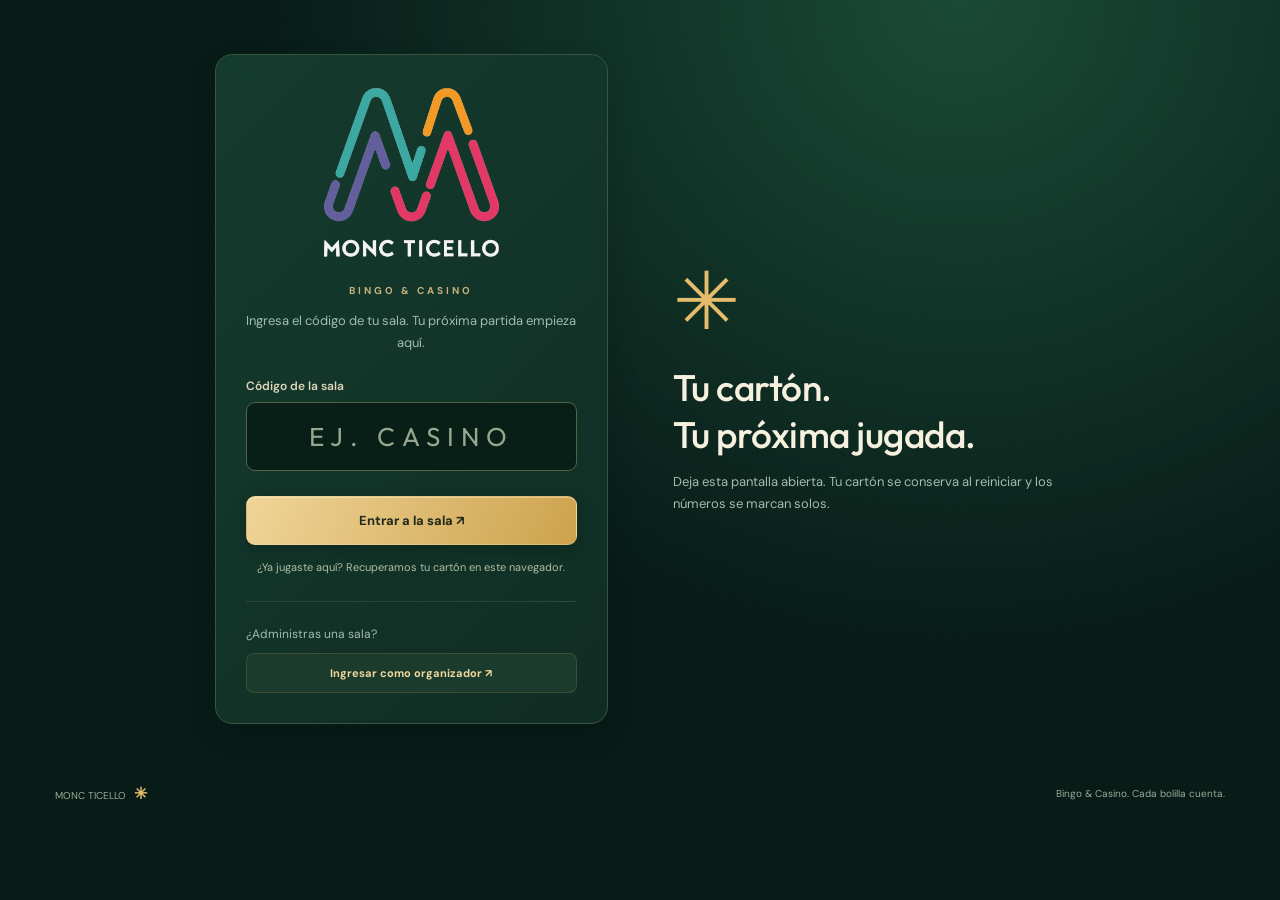
==== index.html @ a635111c "first commit" ====
<!doctype html>
<html lang="es">
<head><meta charset="UTF-8"><meta name="viewport" content="width=device-width,initial-scale=1"><meta name="theme-color" content="#071b17"><title>MONC TICELLO | Bingo Casino</title><script>if(location.protocol !== 'file:'){const base=document.createElement('base');base.href='/';document.head.append(base);}</script><link rel="icon" type="image/png" href="assets/favicon.png"><link rel="stylesheet" href="style.css"><link rel="stylesheet" href="casino.css"><script src="game.js" defer></script><script src="auth.js" defer></script><script src="app.js" defer></script></head>
<body>
<header class="topbar"><h1 class="brand-title"><a class="brand logo-surface" href="./" aria-label="MONC TICELLO · Inicio"><img src="assets/monc-ticello-horizontal.png" width="1672" height="429" alt="MONC TICELLO"><img class="logo-wordmark" aria-hidden="true" src="assets/monc-ticello-horizontal.png" width="1672" height="429" alt=""></a></h1><span class="occasion">BINGO &amp; CASINO · LA SUERTE ESTÁ EN LA MESA</span><button class="icon-btn" id="sound" aria-label="Activar voz del sorteo" aria-pressed="false">♫ <span>Sonido apagado</span></button></header>
<main>
 <div class="toolbar" id="game-toolbar" hidden><div class="tabs" role="group" aria-label="Vista del juego"><button id="host-tab" hidden>▦ <span>El sorteo</span></button><button id="player-tab">♧ <span>Mi cartón</span></button></div><div class="account-controls"><span id="account-email"></span><button id="logout" class="text-btn" hidden>Cerrar sesión</button></div><span id="connection" class="connection">● Modo demo · en este navegador</span></div>
 <div id="host-view" class="game-layout" hidden>
  <section class="panel host-rooms"><div><div class="eyebrow">TU PANEL DE ORGANIZADOR</div><h2>Mis salas</h2></div><select id="host-rooms" aria-label="Seleccionar una de mis salas"><option value="">Selecciona una sala</option></select><button id="host-create" class="primary">+ Crear sala</button></section>
  <section class="panel round-panel"><div><div class="eyebrow" id="round-label">UNA SALA, TODAS LAS RONDAS</div><h2 id="stage-title">Elige cómo jugar</h2><p id="stage-description">Primero un binguito, después el gran premio.</p><div id="stage-steps" class="stage-steps"></div></div><div class="round-actions"><button id="configure" class="light-btn">⚙ Estilo de juego</button><button id="advance" class="primary" hidden>Continuar a cartón completo →</button><button id="restart" class="text-btn">↻ Reiniciar ronda · conservar cartones</button></div><div id="awards" class="awards" aria-live="polite"></div></section>
  <section class="panel board-panel"><div class="panel-heading"><div><div class="eyebrow">QUE EMPIECE LA SUERTE</div><h2>El tablero del casino <span>✦</span></h2></div><button id="fullscreen" class="icon-btn" aria-label="Pantalla completa">⛶</button></div><div class="board-meta"><span id="room-label">Tu próxima gran partida</span><span><b id="draw-count">0</b> / 75 números</span></div><div id="number-board" class="number-board" aria-label="Números del bingo"></div><div class="legend"><span><i class="legend-dot"></i> Por salir</span><span><i class="legend-dot drawn-dot"></i> Ya salió</span><span>75 bolillas, infinitas ganas de ganar.</span></div></section>
  <aside class="side-column"><section class="panel draw-panel"><div class="eyebrow" id="last-label">LA PROTAGONISTA DE LA RONDA</div><div id="last-ball" class="last-ball"><small>¿LISTOS?</small><strong>?</strong></div><h3 id="draw-title">La suerte está por llegar</h3><p id="draw-caption">Una bolilla puede cambiarlo todo.</p><button id="draw" class="primary full">✦ &nbsp; Sacar un número</button><div class="draw-bottom"><span id="remaining">75 por descubrir</span><button id="auto" class="text-btn">▷ Automático</button></div></section><section class="invite-card"><div class="invite-icon">↗</div><h3>Tu mesa de bingo,<br>siempre contigo.</h3><p>Entra con tu nombre y recibe tu cartón. Sin cuentas, sin complicaciones.</p><button id="invite" class="light-btn">Invitar a jugar <span>↗</span></button></section></aside>
  <section class="panel history-panel"><div class="section-line"><h3>Por aquí pasó la suerte</h3><span>ÚLTIMAS BOLILLAS</span></div><div id="history" class="history"><p>Aquí aparecerán los números que vayan saliendo.</p></div></section>
  <section class="panel people-panel"><div class="section-line"><h3>La mesa de juego</h3><span id="player-count">0 JUGADORES</span></div><div id="people"><p>Falta lo mejor: tu gente.</p></div></section>
 </div>
 <section id="player-view"><div class="player-layout"><section class="panel join-panel" id="join-panel"><h1 class="entry-logo logo-surface"><img src="assets/monc-ticello-square.png" width="1254" height="1254" alt="MONC TICELLO"><img class="logo-wordmark" aria-hidden="true" src="assets/monc-ticello-square.png" width="1254" height="1254" alt=""></h1><div class="eyebrow entry-tagline">BINGO &amp; CASINO</div><p>Ingresa el código de tu sala. Tu próxima partida empieza aquí.</p>
<form id="code-form"><label for="room-code">Código de la sala</label><input id="room-code" required maxlength="6" minlength="6" placeholder="Ej. CASINO" autocapitalize="characters" autocomplete="off" pattern="[A-Za-z0-9]{6}" aria-describedby="entry-message"><button class="primary full" type="submit">Entrar a la sala &nearr;</button></form>
<div id="entry-message" class="small-note" role="status"></div>
<form id="join-form" hidden><div id="join-room-title" class="room-found"></div><label for="player-name">¿Cómo te llamas?</label><input id="player-name" maxlength="30" required placeholder="Tu nombre o apodo" autocomplete="given-name"><button class="primary full" type="submit">¡Quiero mi cartón! &starf;</button><button id="change-code" class="text-btn" type="button">&larr; Usar otro código</button></form>
<p class="small-note">¿Ya jugaste aquí? Recuperamos tu cartón en este navegador.</p><div class="organizer-entry"><span>¿Administras una sala?</span><button id="organizer-login" class="light-btn">Ingresar como organizador &nearr;</button></div></section><section id="card-panel" class="panel card-panel" hidden><div class="eyebrow" id="card-room"></div><h2 id="card-name"></h2><button id="leave-room" class="text-btn">&larr; Ir a otra sala</button><div class="player-stage"><span id="player-round"></span><h3 id="player-stage-title"></h3><p id="claim-rule"></p></div><div class="card-letters"><b>B</b><b>I</b><b>N</b><b>G</b><b>O</b></div><div id="player-card" class="player-card"></div><p id="card-progress"></p><button id="claim" class="primary full">¡BINGO COMPLETO! ✦</button><p id="claim-status" class="small-note" aria-live="polite"></p><div id="player-awards" class="awards"></div></section><aside class="player-info"><span>✳</span><h2>Tu cartón.<br>Tu próxima jugada.</h2><p>Deja esta pantalla abierta. Tu cartón se conserva al reiniciar y los números se marcan solos.</p><div id="player-latest" class="panel">Esperando la primera bolilla…</div></aside></div></section>
 <footer><span>MONC TICELLO <b>✳</b></span><button id="new-room" class="text-btn" hidden>＋ Crear una nueva sala</button><span>Bingo &amp; Casino. Cada bolilla cuenta.</span></footer>
</main>
<dialog id="login-dialog"><form id="login-form"><button type="button" class="close" data-close="login-dialog" aria-label="Cerrar">&times;</button><div class="eyebrow">SOLO PARA QUIEN ORGANIZA</div><h2>Acceso al casino.</h2><p>Inicia sesión para crear salas y dirigir el sorteo.</p><label for="login-email">Correo electrónico</label><input id="login-email" type="email" required autocomplete="username" placeholder="tu@correo.cl"><label for="login-password">Contraseña</label><input id="login-password" type="password" required autocomplete="current-password"><p id="login-error" class="form-error" role="alert"></p><button id="login-submit" class="primary full" type="submit">Entrar al panel &rarr;</button><p id="login-note" class="small-note">Usa tu cuenta de organizador. Los jugadores no necesitan iniciar sesión.</p><button id="demo-host" class="light-btn" type="button" hidden>Probar panel de demostración</button></form></dialog>
<dialog id="create-dialog"><form id="create-form"><button type="button" class="close" data-close="create-dialog" aria-label="Cerrar">×</button><div class="eyebrow">TU SALA, TUS REGLAS</div><h2>Abre una mesa de bingo</h2><p>Crea una sala y comparte el enlace con los jugadores.</p><label for="party-name">Nombre de la sala</label><input id="party-name" required maxlength="60" placeholder="Mesa principal" value="Bingo MONC TICELLO"><label for="create-style">Estilo de juego</label><select id="create-style"><option value="line_full">Binguito (una línea) → cartón completo</option><option value="full">Solo cartón completo</option><option value="corners_full">Cuatro esquinas → cartón completo</option><option value="x_full">La X → cartón completo</option></select><button class="primary full" type="submit">Crear sala ✦</button></form></dialog>
<dialog id="round-dialog"><form id="round-form"><button type="button" class="close" data-close="round-dialog" aria-label="Cerrar">×</button><div class="eyebrow">LA PARTIDA CONTINÚA</div><h2 id="round-dialog-title">Reiniciar la ronda</h2><p id="round-dialog-description">Se borrarán las bolillas y los premios de esta ronda. Todos conservan su cartón, su nombre y el mismo enlace. Nadie tiene que volver a entrar.</p><label for="round-style">Estilo de la ronda</label><select id="round-style"><option value="line_full">Binguito (una línea) → cartón completo</option><option value="full">Solo cartón completo</option><option value="corners_full">Cuatro esquinas → cartón completo</option><option value="x_full">La X → cartón completo</option></select><button id="round-submit" class="primary full" type="submit">Reiniciar y conservar cartones ↻</button></form></dialog>
<dialog id="invite-dialog"><button class="close" data-close="invite-dialog" aria-label="Cerrar">×</button><div class="eyebrow">LA SUERTE SE COMPARTE</div><h2>Todos a la mesa</h2><p>Abre el enlace en tu teléfono o entra con este código:</p><div id="share-code" class="share-code"></div><label for="share-link">Enlace para jugadores</label><input id="share-link" readonly><button id="copy" class="primary full">Copiar invitación ↗</button><p id="share-note" class="small-note"></p></dialog>
<div id="reveal" class="reveal" hidden role="dialog" aria-modal="true" aria-labelledby="reveal-title" aria-describedby="reveal-message"><span class="reveal-star">✦</span><p>RESULTADO DE LA RULETA</p><div class="reveal-ball"><small id="reveal-letter"></small><strong id="reveal-number"></strong></div><h2 id="reveal-title">¡Número sorteado!</h2><p id="reveal-message">Revísalo en tu cartón y continúa cuando estés listo.</p><button id="reveal-close" class="primary reveal-close" type="button">Marcar y continuar ✓</button></div><div id="toast" class="toast" role="status" hidden></div>
<section id="presentation" class="presentation" hidden aria-label="Pantalla de sorteo" tabindex="-1">
 <section class="presentation-board"><div class="presentation-heading"><h2 class="presentation-logo logo-surface"><img src="assets/monc-ticello-horizontal.png" width="1672" height="429" alt="MONC TICELLO"><img class="logo-wordmark" aria-hidden="true" src="assets/monc-ticello-horizontal.png" width="1672" height="429" alt=""></h2><span id="presentation-count">0 / 75</span></div><div id="presentation-board" class="number-board" aria-label="Tablero de 75 números"></div></section>
 <button id="presentation-last" class="presentation-last" aria-label="Sacar siguiente número" title="Clic o Espacio: siguiente bolilla. A: automático. Esc: salir."><span class="eyebrow">ÚLTIMA BOLILLA</span><div class="presentation-ball"><small id="presentation-letter">BINGO</small><strong id="presentation-number">—</strong></div><span id="presentation-caption">La suerte está por llegar</span></button>
 <section class="presentation-history"><div class="section-line"><h3>Ya salieron</h3><span>MÁS RECIENTE PRIMERO</span></div><div id="presentation-history" class="history" aria-label="Todos los números sorteados"></div></section>
 <button id="presentation-room" class="presentation-room" title="Salir de pantalla completa" aria-label="Código de sala. Pulsa para salir de pantalla completa"><span>CÓDIGO DE LA SALA</span><strong id="presentation-code">———</strong></button>
</section>
</body></html>
---- style.css ----
@import url('https://fonts.googleapis.com/css2?family=DM+Sans:wght@400;500;600;700&family=Outfit:wght@400;500;600;700;800&display=swap');
/* Controles de ronda y premios por etapas. */
.round-panel{grid-column:1 / -1;padding:24px 28px;display:grid;grid-template-columns:1fr auto;gap:10px 25px}.round-panel .eyebrow{color:#968699;font-size:9px}.round-panel h2{font-size:24px}.round-panel p{margin:8px 0}.round-actions{display:flex;flex-direction:column;justify-content:center;gap:12px;max-width:285px}.round-actions .light-btn{margin:0;justify-content:center}.round-actions .text-btn{font-size:11px;line-height:1.5}.stage-steps{display:flex;flex-wrap:wrap;gap:8px;margin-top:14px}.stage-step{font-size:10px;padding:7px 11px;border-radius:20px;background:#f5f1f7;color:#9a8ca4}.stage-step.active{background:#e8ddf1;color:#6e5188;font-weight:700}.stage-step.complete{background:#e9f0e7;color:#547450}.awards{display:flex;flex-wrap:wrap;gap:8px;grid-column:1 / -1}.award{font-size:11px;color:#5c7957;background:#eef4eb;border-radius:8px;padding:10px 12px;margin-top:5px}.player-stage{background:#f6f1f8;border-radius:10px;padding:14px;margin-top:20px}.player-stage>span{font-size:10px;color:#8f7b9e}.player-stage h3{font:500 20px 'Outfit';margin:7px 0;color:#705388}.player-stage p{font-size:12px;margin:0}select{width:100%;padding:13px 10px;border:1px solid #e3dcd6;background:#fdfbf8;border-radius:9px;color:var(--ink);font:inherit;font-size:13px}select:focus-visible{outline:2px solid #b8a4d0;outline-offset:2px}#claim.ready{background:#64835e;box-shadow:0 0 0 4px #64835e20}.game-layout>.side-column{grid-row:2 / 4}@media(max-width:800px){.game-layout>.side-column{grid-row:auto}.round-panel{padding:22px}}@media(max-width:540px){.round-panel{grid-template-columns:1fr;padding:20px}.round-actions{max-width:none;margin-top:8px}.round-panel h2{font-size:22px}}
:root{--paper:#f8f5ef;--ink:#292833;--muted:#86818a;--coral:#ee715b;--purple:#7560a5;--line:#eae5df;--green:#527b65}*{box-sizing:border-box}body{margin:0;background:var(--paper);color:var(--ink);font-family:'DM Sans',sans-serif}button,input{font:inherit}button,a{-webkit-tap-highlight-color:transparent}button{cursor:pointer}button:disabled{opacity:.5;cursor:wait}button:focus-visible,a:focus-visible{outline:3px solid var(--purple);outline-offset:4px}button{transition:transform .18s,background .18s}button:hover:not(:disabled){transform:translateY(-2px)}[hidden]{display:none!important}.topbar{height:91px;border-bottom:1px solid var(--line);display:flex;align-items:center;justify-content:space-between;padding:0 6%;gap:20px}.brand{font:700 29px 'Outfit',sans-serif;text-decoration:none;color:var(--ink);display:flex;align-items:center}.brand-light{font-weight:400}.brand-icon{color:var(--coral);font-size:39px;margin-right:10px}.brand-dot{font-size:10px;color:var(--coral);margin-left:4px}.occasion,.eyebrow{font-size:10px;font-weight:700;letter-spacing:2px}.occasion{color:#918891}.icon-btn{border:1px solid var(--line);background:transparent;border-radius:9px;padding:10px 13px;font-size:15px}.icon-btn span{font-size:11px;margin-left:7px}main{max-width:1320px;margin:auto;padding:0 55px}.intro{display:flex;justify-content:space-between;align-items:center;padding:48px 0 36px}.tiny-star{color:var(--coral);font-size:19px;vertical-align:middle;margin-right:7px}h1{font:600 clamp(40px,4.5vw,62px)/1.07 'Outfit',sans-serif;letter-spacing:-2.5px;margin:16px 0}h1>span{color:var(--coral)}h1 i{color:var(--purple);font-size:57px;display:inline-block;margin-left:24px;font-style:normal}.intro p,p{color:var(--muted);font-size:13px;line-height:1.7}.party-art{width:330px;height:225px;position:relative;margin-right:55px}.art-ball{border-radius:50%;display:flex;flex-direction:column;align-items:center;justify-content:center;position:absolute;font:600 15px 'Outfit';box-shadow:inset -10px -12px 0 #0000000a}.art-ball span{font-size:58px;line-height:1.05}.ball-big{width:153px;height:153px;background:#e6dfef;color:#655180;right:20px;top:26px;transform:rotate(14deg);border:10px solid #efebf4;outline:1px solid #d6cbe2}.ball-small{width:119px;height:119px;background:#f5b39d;color:#843e30;left:25px;top:71px;transform:rotate(-16deg);border:8px solid #fad3c3;outline:1px solid #edb6a1;z-index:1}.ball-small span{font-size:45px}.spark{position:absolute;color:var(--coral);font-size:49px}.s1{left:35px;top:0}.s2{right:-22px;bottom:31px;color:#b7b06e}.art-caption{position:absolute;bottom:0;left:39px;font-size:12px;transform:rotate(-5deg);color:#9a8f8b}.squiggle{position:absolute;right:-35px;top:-13px;font-size:64px;color:#b6a3cf;transform:rotate(30deg)}.toolbar{display:flex;justify-content:space-between;align-items:center;margin:4px 0 22px;gap:12px}.tabs{display:flex;background:#ede9e2;padding:5px;border-radius:11px;gap:5px}.tabs button{padding:11px 24px;border:0;background:transparent;color:#8d8582;border-radius:8px;font-size:16px}.tabs button span{font-size:12px;font-weight:700;margin-left:7px}.tabs button.active{background:white;color:var(--ink);box-shadow:0 2px 5px #342e2010}.connection{font-size:11px;color:var(--green);background:#e9eee5;padding:9px 13px;border-radius:20px}.game-layout{display:grid;grid-template-columns:minmax(0,1fr) 307px;gap:20px}.panel{background:#fff;border:1px solid var(--line);border-radius:17px}.board-panel{padding:28px;align-self:start}.panel-heading{display:flex;align-items:center;justify-content:space-between}.panel-heading .eyebrow{color:#9a9294;font-size:9px}h2{font:500 25px 'Outfit',sans-serif;letter-spacing:-.5px;margin:10px 0 0}.panel-heading h2 span{color:#cfbada;margin-left:6px}.board-meta{display:flex;justify-content:space-between;font-size:11px;color:var(--muted);margin:27px 0 20px}.board-meta b{color:var(--ink)}.number-board{display:flex;flex-direction:column;gap:11px}.number-row{display:grid;grid-template-columns:34px repeat(15,minmax(0,1fr));gap:6px;align-items:center}.row-letter{font:600 20px 'Outfit';color:var(--purple)}.number-row:nth-child(2) .row-letter,.number-row:nth-child(5) .row-letter{color:var(--coral)}.number-row:nth-child(3) .row-letter{color:#b49c50}.number-row:nth-child(4) .row-letter{color:#699b85}.number{aspect-ratio:1;display:flex;align-items:center;justify-content:center;background:#f5f3f0;border-radius:7px;font-size:11px;font-weight:500;color:#8c8682;transition:.3s}.number.drawn{background:#eae3f1;color:#70558b;font-weight:700}.number.latest{background:var(--coral);color:white;box-shadow:0 3px 7px #ee715b35}.legend{display:flex;gap:17px;margin-top:25px;padding-top:19px;border-top:1px solid #f0edeb;font-size:9px;color:#948c88;align-items:center}.legend>span:last-child{margin-left:auto}.legend-dot{display:inline-block;width:7px;height:7px;background:#eeeae5;border-radius:50%;margin-right:5px}.drawn-dot{background:#b49bca}.side-column{display:flex;flex-direction:column;gap:17px;grid-column:2;grid-row:1 / 3}.draw-panel{text-align:center;padding:24px}.draw-panel .eyebrow{font-size:8px;color:#948b91;letter-spacing:1.5px}.last-ball{width:127px;height:127px;margin:22px auto 15px;border-radius:50%;border:9px solid #f6e9dd;background:#fff6eb;box-shadow:0 0 0 1px #f2dfca;display:flex;flex-direction:column;justify-content:center;color:#bc8e5d}.last-ball small{font-size:10px;font-weight:700;letter-spacing:1px}.last-ball strong{font:600 68px/.95 'Outfit'}.draw-panel h3{font:500 18px 'Outfit';margin:0}.draw-panel p{font-size:11px;margin:7px 0 23px}.primary{background:var(--coral);color:#fff;border:0;border-radius:9px;padding:15px 20px;font-weight:600;font-size:13px;box-shadow:0 3px 0 #d9665220}.full{width:100%}.draw-bottom{display:flex;justify-content:space-between;align-items:center;margin-top:15px;font-size:10px;color:#9a9192}.text-btn{background:none;border:0;color:#81748b;font-size:11px;padding:4px}.invite-card{background:#eae4f2;border:1px solid #e0d6eb;border-radius:17px;padding:23px;position:relative;overflow:hidden}.invite-card:after{content:'✳';position:absolute;font-size:130px;color:#dfd5e9;right:-33px;top:25px;pointer-events:none}.invite-icon{font-size:24px;color:var(--purple)}.invite-card h3{font:500 24px/1.15 'Outfit';color:#5a486f;position:relative;z-index:1;margin:12px 0}.invite-card p{font-size:11px;max-width:205px;color:#8c7c9c;position:relative;z-index:1}.light-btn{display:flex;justify-content:space-between;width:100%;padding:12px 15px;border:1px solid #dbd0e4;border-radius:8px;background:#f9f6fc;color:#6d5388;font-size:11px;font-weight:700;margin-top:20px}.history-panel,.people-panel{padding:22px 26px}.history-panel{grid-column:1}.people-panel{grid-column:1 / -1}.section-line{display:flex;align-items:center;justify-content:space-between}.section-line h3{font:500 17px 'Outfit';margin:0}.section-line>span{font-size:8px;color:#a29898;letter-spacing:1px}.history{display:flex;gap:12px;align-items:center;min-height:63px;margin-top:12px;flex-wrap:wrap}.history p,#people p{font-size:12px}.mini-ball{border-radius:50%;height:44px;width:44px;background:#f1ecf5;color:#7b648e;display:flex;flex-direction:column;justify-content:center;align-items:center;font:500 19px 'Outfit'}.mini-ball:first-child{background:var(--coral);color:white}.mini-ball small{font:500 8px 'DM Sans'}.person{display:inline-flex;gap:10px;align-items:center;margin:15px 20px 0 0;font-size:12px}.avatar{background:#f5e9df;width:32px;height:32px;border-radius:50%;display:grid;place-items:center;color:#ad7153}.winner{color:var(--green)}footer{display:flex;align-items:center;justify-content:space-between;padding:29px 0;color:#a29991;font-size:10px;gap:15px}footer b{color:var(--coral);font-size:16px;margin-left:5px}.player-layout{display:grid;grid-template-columns:1fr 1fr;gap:65px;max-width:850px;margin:30px auto}.join-panel,.card-panel{padding:30px}.join-panel h2{font-size:36px}.join-panel p{margin-bottom:24px}label{display:block;font-size:12px;font-weight:600;margin:20px 0 8px}input{width:100%;padding:14px;border:1px solid #e3dcd6;background:#fdfbf8;border-radius:9px;color:var(--ink)}input:focus{outline:2px solid #b8a4d0;outline-offset:2px}form .primary{margin-top:25px}.small-note{font-size:11px!important;color:#938a8a!important;line-height:1.6}.player-info{padding-top:30px}.player-info>span{font-size:80px;color:var(--coral)}.player-info h2{font-size:37px}.player-info .panel{margin-top:35px;padding:25px;color:var(--purple)}.card-letters,.player-card{display:grid;grid-template-columns:repeat(5,1fr);gap:7px}.card-letters{color:var(--purple);text-align:center;font:600 27px 'Outfit';margin:25px 0 12px}.card-cell{aspect-ratio:1;display:grid;place-items:center;background:#f4f0ec;border-radius:9px;font:500 23px 'Outfit';color:#8c8483}.card-cell.marked{background:#e6dded;color:#705388}.card-cell.free{background:var(--coral);color:white}.card-cell.marked:not(.free):after{content:'✓';font-size:10px;position:absolute;bottom:3px;right:5px}.card-cell{position:relative}dialog{border:1px solid var(--line);border-radius:20px;padding:35px;max-width:430px;width:calc(100% - 32px);color:var(--ink);box-shadow:0 20px 100px #30243630}dialog::backdrop{background:#24203260;backdrop-filter:blur(4px)}.close{position:absolute;right:15px;top:10px;background:none;border:0;font-size:26px;color:#aaa}.share-code{font:600 40px 'Outfit';letter-spacing:8px;color:var(--purple);text-align:center;padding:22px;background:#f4eef8;border-radius:10px}#copy{margin-top:15px}.toast{position:fixed;bottom:25px;left:50%;transform:translateX(-50%);background:var(--ink);color:white;padding:16px 24px;border-radius:12px;z-index:10;font-size:13px;max-width:90%;width:max-content;box-shadow:0 5px 30px #0002}.reveal{position:fixed;inset:0;z-index:9;background:#292334dc;backdrop-filter:blur(9px);display:flex;flex-direction:column;align-items:center;justify-content:center;color:white;animation:fade .2s}.reveal p{letter-spacing:5px;color:#efe5f4;font-size:12px}.reveal-ball{width:260px;height:260px;border-radius:50%;border:18px solid #ffd5c1;outline:2px solid #fff6;background:#f39375;display:flex;flex-direction:column;align-items:center;justify-content:center;box-shadow:0 0 100px #ee715b40;animation:pop .55s cubic-bezier(.18,1.5,.5,1)}.reveal-ball small{font:600 37px 'Outfit'}.reveal-ball strong{font:600 125px/1 'Outfit'}.reveal h2{margin-top:35px}.reveal-star{font-size:60px;color:#d1b9e8;position:absolute;top:15%;right:25%;animation:spin 8s linear infinite}.celebration{position:fixed;top:-20px;z-index:11;pointer-events:none;width:10px;height:16px;animation:confetti 3s ease-in forwards}@keyframes confetti{to{transform:translateY(105vh) rotate(760deg)}}@keyframes pop{from{transform:scale(.25) rotate(-15deg);opacity:0}to{transform:scale(1);opacity:1}}@keyframes spin{to{transform:rotate(360deg)}}@keyframes fade{from{opacity:0}to{opacity:1}}@media(min-width:1400px){.number{font-size:13px}}@media(max-width:1100px){main{padding:0 30px}.game-layout{grid-template-columns:minmax(0,1fr) 270px}.board-panel{padding:22px 18px}.number-row{gap:4px;grid-template-columns:22px repeat(15,minmax(0,1fr))}.number{font-size:10px;border-radius:4px}.legend>span:last-child{display:none}.party-art{margin-right:20px}.occasion{display:none}}@media(max-width:800px){.game-layout{grid-template-columns:1fr}.side-column{grid-column:1;grid-row:auto;display:grid;grid-template-columns:1fr 1fr}.history-panel,.people-panel{grid-column:1}.board-panel{padding:25px}.number{font-size:12px}.party-art{transform:scale(.8);transform-origin:right center;margin-left:-30px;margin-right:0}.intro h1{font-size:45px}.intro p{max-width:330px}.player-layout{gap:25px}.player-info h2{font-size:29px}.occasion{display:none}}@media(max-width:540px){main{padding:0 17px}.topbar{height:73px;padding:0 20px}.brand{font-size:25px}.brand-icon{font-size:33px}.icon-btn span{display:none}.intro{padding:30px 0 22px;position:relative}.intro .eyebrow{font-size:8px;letter-spacing:1.5px}.intro h1{font-size:42px}.intro h1 i{font-size:34px;margin-left:10px}.intro p{max-width:290px;font-size:12px}.party-art{display:none}.toolbar{align-items:flex-start;flex-direction:column;margin-top:10px;gap:14px}.tabs{width:100%}.tabs button{flex:1}.connection{font-size:10px;padding:7px 10px}.board-panel{padding:20px 13px}.panel-heading h2{font-size:21px}.panel-heading .eyebrow{font-size:8px;letter-spacing:1px}.number-row{grid-template-columns:20px repeat(15,minmax(0,1fr));gap:3px}.number{font-size:9px;border-radius:4px;min-height:23px}.row-letter{font-size:16px}.number-board{gap:9px}.board-meta{margin:20px 0 16px;font-size:10px}.legend{margin-top:18px;padding-top:14px}.side-column{grid-template-columns:1fr}.draw-panel{padding:22px}.last-ball{margin:17px auto}.invite-card{padding:22px}.invite-card h3 br{display:none}.invite-card p{max-width:270px}.history-panel,.people-panel{padding:20px}.section-line h3{font-size:16px}.section-line>span{font-size:7px}.history{gap:9px}.mini-ball{width:38px;height:38px;font-size:17px}.player-layout{grid-template-columns:1fr;margin:20px 0}.player-info{padding:15px 10px}.player-info>span{display:none}.player-info h2{font-size:29px}.player-info .panel{margin-top:15px}.join-panel,.card-panel{padding:24px}footer{flex-wrap:wrap;justify-content:center}footer>span:last-child{display:none}.reveal-ball{width:225px;height:225px}.reveal-ball strong{font-size:100px}.reveal-star{right:12%;top:12%}}@media(prefers-reduced-motion:reduce){*,*:before,*:after{animation:none!important;transition:none!important}.celebration{display:none}}

/* Ingreso de jugadores y acceso del organizador. */
#room-code{font-family:'Outfit',sans-serif;font-size:26px;letter-spacing:7px;text-transform:uppercase;text-align:center;padding:17px}.organizer-entry{border-top:1px solid var(--line);padding-top:20px;margin-top:24px}.organizer-entry>span{font-size:12px;color:var(--muted)}.organizer-entry .light-btn{margin-top:10px;justify-content:center}.room-found{background:#edf2e8;color:#5c7752;border-radius:10px;padding:15px;font-size:14px}.form-error{color:#aa433d;font-size:12px;line-height:1.6;min-height:18px}.account-controls{display:flex;align-items:center;gap:10px;font-size:11px;color:var(--muted);flex-wrap:wrap}.host-rooms{grid-column:1 / -1;display:flex;align-items:center;gap:20px;padding:22px 28px}.host-rooms>div{flex:1}.host-rooms select{max-width:310px}.host-rooms .primary{white-space:nowrap}.game-layout>.side-column{grid-row:3 / 5}#change-code{margin-top:14px}#leave-room{margin-top:12px}#entry-message{margin-top:14px}#player-view .player-layout{margin-top:0}body.entry-screen .intro{padding-bottom:25px}body.entry-screen #player-latest{display:none}
@media(max-width:800px){.game-layout>.side-column{grid-row:auto}.host-rooms{flex-wrap:wrap}.host-rooms select{max-width:none;flex:1}}
@media(max-width:540px){.host-rooms{padding:20px}.host-rooms>div{flex-basis:100%}.host-rooms select{width:100%;flex-basis:100%}.host-rooms .primary{width:100%}body.entry-screen .intro{padding-top:20px;padding-bottom:14px}body.entry-screen .intro h1{font-size:33px}body.entry-screen .intro p{display:none}body.entry-screen .player-info{display:none}.account-controls{justify-content:space-between;width:100%}}
---- casino.css ----
/* Casino: paño verde, fichas marfil y detalles dorados. UTF-8. */
.logo-surface { position: relative; background: transparent; border: 0; border-radius: 0; padding: 0; box-shadow: none; }
.logo-surface img { display: block; width: 100%; height: auto; object-fit: contain; }
.logo-surface .logo-wordmark { position: absolute; inset: 0; filter: brightness(0) invert(1); clip-path: inset(0 0 0 37.6%); opacity: .94; pointer-events: none; }
.entry-logo .logo-wordmark { clip-path: inset(86.5% 0 0 0); }
.topbar .brand-title { margin: 0; width: clamp(185px, 22vw, 285px); line-height: 1; flex-shrink: 0; }
.topbar .brand { display: block; }
.toolbar { margin-top: 28px !important; }
.entry-screen .topbar { display: none; }
.entry-screen main { padding-top: clamp(24px, 6vh, 70px); }
.entry-logo { width: 175px; margin: 0 auto 24px; padding: 0; line-height: 1; }
.entry-tagline { text-align: center; letter-spacing: 3px; }
.join-panel > p { text-align: center; }
.entry-screen .player-info { align-self: center; padding-top: 0; }
.presentation-heading .presentation-logo { width: clamp(180px, 24vw, 360px); padding: 0; margin: 0; }
@media (max-width: 540px) {
  .topbar .brand-title { width: 185px; }
  .topbar .brand { padding: 0; }
  .entry-screen main { padding-top: 24px; }
  .entry-logo { width: 155px; margin-bottom: 20px; }
  .presentation-heading .presentation-logo { width: 180px; padding: 0; }
}
@media (max-height: 500px) and (orientation: landscape) {
  .presentation-heading .presentation-logo { width: 150px; padding: 0; }
}
:root {
  color-scheme: dark;
  --paper: #071b17;
  --ink: #f6f0df;
  --muted: #a3bbb0;
  --coral: #e5bc6b;
  --purple: #d6b777;
  --line: #29483b;
  --green: #a9d6b2;
  --gold: #e5bc6b;
  --felt: #103b2e;
}
body {
  background: radial-gradient(ellipse at 75% 0%, #1b4a37 0, transparent 52%),
    repeating-linear-gradient(115deg, #ffffff02 0 1px, transparent 1px 5px), #071b17;
  background-attachment: fixed;
}
button, input, select { -webkit-font-smoothing: antialiased; }
.art-ball, .row-letter, .last-ball strong, .draw-panel h3, .invite-card h3,
.section-line h3, .mini-ball, .card-letters, .card-cell, .share-code, .player-stage h3 {
  font-family: 'Outfit', 'DM Sans', 'Segoe UI', sans-serif;
}
.player-layout { grid-template-columns: minmax(0, 1fr) minmax(0, 1fr); }
.join-panel, .card-panel, .player-info { min-width: 0; }
@media (max-width: 540px) { .player-layout { grid-template-columns: minmax(0, 1fr); } }
button { color: inherit; }
button:focus-visible, a:focus-visible { outline-color: var(--gold); }
.topbar { background: #071b17b8; border-bottom-color: #d8b76c30; }
.brand { letter-spacing: -.8px; }
.brand-icon, .brand-dot, .tiny-star, h1 > span { color: var(--gold); }
.occasion { color: #c3b88f; letter-spacing: 2.5px; }
.icon-btn { color: var(--gold); background: #16372b; border-color: #b598554d; }
.icon-btn:hover { background: #244c38; }
h1 { font-weight: 600; text-shadow: 0 5px 25px #0003; }
h1 i { color: #d6b777; }
.eyebrow { color: #c5b17e; }
.intro p, p { color: var(--muted); }
.ball-big { background: #f0dfb5; color: #17392c; border-color: #f9efce; outline-color: #a88b4d; box-shadow: 10px 20px 30px #0004, inset -8px -10px 0 #bea27042; }
.ball-small { background: #883d37; color: #fff0d4; border-color: #b86959; outline-color: #d89e72; box-shadow: 8px 15px 20px #0004, inset -8px -10px 0 #0002; }
.spark, .s2, .squiggle { color: #c8a45e; }
.art-caption { color: #b8c4a5; }
.tabs { background: #04130f; border: 1px solid #31503f; }
.tabs { display: none; }
.tabs button { color: #a9baac; }
.tabs button.active { background: #294d37; color: #f4dca0; box-shadow: inset 0 0 0 1px #a48c4540; }
.connection { background: #203e2d; color: #b7d8b1; border: 1px solid #487049; }
.panel { background: linear-gradient(135deg, #153b2e, #102d24); border-color: #395440; box-shadow: 0 12px 30px #0002; }
.panel-heading .eyebrow, .draw-panel .eyebrow, .round-panel .eyebrow { color: #c5b17e; }
.panel-heading h2 span { color: #c9a75d; }
.board-panel { border-top: 2px solid #bd9b53; }
.board-meta { color: #a8bead; }
.number { background: #09271e; color: #afc0ac; border: 1px solid #42604b; font-weight: 600; font-variant-numeric: tabular-nums; }
.number.drawn { background: #d8c697; color: #173021; border-color: #f3e0ac; box-shadow: inset 0 -2px 0 #77633540; }
.number.latest { background: #efc66b; color: #212511; border-color: #fff0b7; box-shadow: 0 0 15px #d5b25d50; }
.number-row .row-letter { color: #dfc37e; }
.number-row:nth-child(2) .row-letter, .number-row:nth-child(5) .row-letter { color: #d9907b; }
.number-row:nth-child(3) .row-letter { color: #e5c678; }
.number-row:nth-child(4) .row-letter { color: #91c6a0; }
.legend { border-top-color: #426047; color: #b1c0a9; }
.legend-dot { background: #375942; }
.drawn-dot { background: #dcc793; }
.draw-panel { background: radial-gradient(ellipse at top, #2e4930, #102a21 80%); border-color: #967b43; }
.last-ball { background: radial-gradient(circle at 35% 25%, #fffbee, #dfc88f 80%); border-color: #a88b50; color: #193126; box-shadow: 0 0 0 2px #e5c987, 0 15px 25px #0004; }
.draw-panel h3 { color: #f4e2b4; }
.draw-bottom { color: #bdc7ae; }
.primary { background: linear-gradient(115deg, #efd598, #cda24d); color: #202a1b; border: 1px solid #f6dda24d; box-shadow: 0 4px 15px #0003, inset 0 1px 0 #fff5; font-weight: 700; }
.primary:hover:not(:disabled) { background: linear-gradient(115deg, #f5e1b4, #ddb665); }
.text-btn { color: #dcc68b; }
.invite-card { background: linear-gradient(135deg, #3a3523, #252d20); border-color: #8e7a444d; }
.invite-card:after { color: #d0b46b14; }
.invite-icon, .invite-card h3 { color: #ead29a; }
.invite-card p { color: #bcb99a; }
.light-btn { background: #1b3b2c; color: #efd79d; border-color: #907b484d; }
.light-btn:hover:not(:disabled) { background: #294c36; }
.section-line > span { color: #bac4a8; }
.mini-ball { background: #dbd0ad; color: #183324; border: 2px solid #f3e4b8; box-shadow: 0 4px 8px #0002; font-variant-numeric: tabular-nums; }
.mini-ball:first-child { background: #f0c774; color: #202a16; border-color: #f9e8aa; }
.avatar { background: #34523a; color: #f2d69a; }
.winner { color: #b0dc9c; }
footer { color: #9cab98; }
.stage-step { color: #bdc8b1; background: #08271c; border: 1px solid #465d42; }
.stage-step.active { background: #dac38a; color: #203623; border-color: #f6e5b3; }
.stage-step.complete, .award { background: #2c5134; color: #daf0ba; }
.player-stage { background: #09271e; border: 1px solid #596641; }
.player-stage > span { color: #b4b997; }
.player-stage h3 { color: #ead49c; }
.player-info .panel, .card-letters { color: #e4c681; }
.card-cell { color: #b1c3ae; background: #09251c; border: 1px solid #486146; }
.card-cell.marked { background: #d9c38b; color: #24391e; border-color: #ffe6ab; }
.card-cell.free { background: #c79d4f; color: #182d1d; border-color: #e7c47a; }
#claim.ready { background: linear-gradient(120deg, #daeab1, #a9cc77); color: #17351c; box-shadow: 0 0 0 4px #b7d77425; }
input, select { background: #071f17; color: #f1e6c8; border-color: #536448; }
input::placeholder { color: #96a68f; opacity: 1; }
input:focus, select:focus-visible { outline-color: #d8ba76; }
label { color: #ded8ba; }
.small-note { color: #adbea6 !important; }
.room-found { background: #254830; color: #e6e9be; border: 1px solid #547244; }
.form-error { color: #ffc0a8; }
dialog { background: #102b21; border-color: #aa8b4d; box-shadow: 0 25px 100px #0008; }
dialog::backdrop { background: #010d09b8; }
.close { color: #e5c68a; }
.share-code { background: #082219; color: #f0ce85; border: 1px dashed #8e7b46; }
.toast { background: #f2e2b9; color: #173127; border: 1px solid #d1ae60; }
.reveal { background: #03150ee8; }
.reveal p { color: #e6d4a6; }
.reveal #reveal-message { max-width: 360px; margin: 8px 20px 20px; text-align: center; letter-spacing: 0; font-size: 13px; }
.reveal-close { width: min(310px, calc(100vw - 48px)); margin-top: 4px; }
.reveal-ball { background: radial-gradient(circle at 35% 25%, #fff3ce, #d4b56e); border-color: #ac8d4b; outline-color: #f9dd965c; color: #173125; box-shadow: 0 0 100px #bc9e4430; }
.reveal-star { color: #d4b469; }

/* Proyección: cuatro bloques, sin navegación ni controles de administración. */
.presentation {
  position: fixed; inset: 0; z-index: 100; width: 100%; height: 100dvh;
  padding: clamp(16px, 3vh, 38px); overflow: auto; color: #f5ebce;
  background: radial-gradient(ellipse at 35% 20%, #1b553b, #061c14 80%);
  display: grid; grid-template-columns: minmax(0, 3.5fr) minmax(200px, 1fr);
  grid-template-rows: minmax(0, 1fr) auto auto; gap: clamp(14px, 2.2vh, 28px);
}
.presentation:fullscreen { width: 100vw; height: 100dvh; }
.presentation::backdrop { background: #061c14; }
body.projecting { overflow: hidden; }
body.projecting > :not(#presentation):not(#reveal):not(#toast) { display: none !important; }
body.projecting #reveal { z-index: 120; }
.presentation-board, .presentation-last, .presentation-history { border: 1px solid #a78f5066; background: #092c21b0; border-radius: 20px; padding: clamp(16px, 2vw, 32px); min-width: 0; }
.presentation-board { display: flex; flex-direction: column; justify-content: center; gap: clamp(12px, 3vh, 32px); }
.presentation-heading { display: flex; justify-content: space-between; align-items: center; gap: 16px; }
.presentation-heading h2 { margin: 0; font-size: clamp(22px, 2.5vw, 40px); font-weight: 700; letter-spacing: 2px; color: #f0d99b; }
.presentation-heading h2 span { font-weight: 400; color: #afbd9a; }
.presentation-heading > span { color: #d4d4b1; font-size: clamp(12px, 1.2vw, 20px); font-variant-numeric: tabular-nums; }
.presentation .number-board { gap: clamp(6px, 1.5vh, 18px); }
.presentation .number-row { grid-template-columns: clamp(24px, 3vw, 48px) repeat(15, minmax(0, 1fr)); gap: clamp(3px, .55vw, 9px); }
.presentation .number { border-radius: 9px; font-size: clamp(12px, 1.5vw, 27px); min-height: 0; }
.presentation .row-letter { font-size: clamp(20px, 2.2vw, 36px); }
.presentation-last { display: flex; flex-direction: column; align-items: center; justify-content: center; gap: clamp(14px, 3vh, 40px); cursor: pointer; width: 100%; }
.presentation-last:hover:not(:disabled) { transform: none; background: #173c29; }
.presentation-last:disabled { opacity: 1; cursor: default; }
.presentation-last .eyebrow { color: #d7bd7e; font-size: clamp(9px, .9vw, 15px); text-align: center; }
.presentation-ball { width: min(100%, 270px); aspect-ratio: 1; flex-shrink: 0; display: flex; flex-direction: column; justify-content: center; align-items: center; border-radius: 50%; border: clamp(7px, 1vw, 16px) solid #b39450; background: radial-gradient(circle at 30% 25%, #fff9e1, #d6bc80); color: #173626; box-shadow: 0 0 0 2px #f5dc9a, 0 18px 45px #0005; }
.presentation-ball small { font: 600 clamp(13px, 2vw, 32px) 'Outfit', sans-serif; }
.presentation-ball strong { font: 600 clamp(50px, 7vw, 125px)/1 'Outfit', sans-serif; font-variant-numeric: tabular-nums; }
#presentation-caption { color: #e8d7a8; text-align: center; font-size: clamp(12px, 1.2vw, 20px); line-height: 1.5; }
.presentation-history { grid-column: 1 / -1; padding-block: clamp(12px, 1.8vh, 24px); }
.presentation-history .history { display: grid; grid-template-columns: repeat(25, minmax(0, 1fr)); gap: clamp(4px, .7vw, 12px); max-height: 24vh; overflow: auto; align-items: start; min-height: 0; }
.presentation-history .history > p { grid-column: 1 / -1; margin: 6px 0; color: #adbea3; }
.presentation-history .mini-ball { width: 100%; height: auto; aspect-ratio: 1; font-size: clamp(12px, 1.2vw, 24px); }
.presentation-history .mini-ball small { font-size: clamp(7px, .55vw, 11px); }
.presentation-history .section-line h3 { color: #e3d8b4; font-size: clamp(14px, 1.4vw, 23px); }
.presentation-room { grid-column: 1 / -1; border: 0; background: transparent; color: #ecd097; display: flex; gap: 24px; justify-content: center; align-items: center; padding: 0; width: fit-content; justify-self: center; }
.presentation-room > span { font-size: clamp(10px, 1vw, 17px); letter-spacing: 3px; color: #aabd9e; }
.presentation-room strong { font: 600 clamp(26px, 3vw, 48px) 'Outfit', sans-serif; letter-spacing: 7px; }
@media (max-width: 800px) {
  .presentation { grid-template-columns: minmax(0, 3fr) minmax(150px, 1fr); padding: 14px; gap: 12px; }
  .presentation-board, .presentation-last, .presentation-history { padding: 14px; border-radius: 12px; }
  .presentation .number-row { grid-template-columns: 21px repeat(15, minmax(0, 1fr)); gap: 3px; }
  .presentation .number { font-size: 10px; border-radius: 4px; }
  .presentation-history .history { grid-template-columns: repeat(20, minmax(0, 1fr)); }
}
@media (max-width: 600px) and (orientation: portrait) {
  .presentation { grid-template-columns: 1fr; grid-template-rows: auto auto auto auto; align-content: start; }
  .presentation-last { grid-row: 1; flex-direction: row; gap: 16px; padding: 15px; }
  .presentation-last > .eyebrow { max-width: 75px; }
  .presentation-ball { width: 100px; }
  .presentation-ball strong { font-size: 47px; }
  #presentation-caption { max-width: 110px; }
  .presentation-board { grid-row: 2; }
  .presentation-history .history { grid-template-columns: repeat(12, minmax(0, 1fr)); max-height: 28vh; }
  .presentation-room { gap: 12px; }
  .presentation-room > span { font-size: 9px; letter-spacing: 1px; }
  .presentation-room strong { font-size: 24px; letter-spacing: 3px; }
}
@media (max-height: 500px) and (orientation: landscape) {
  .presentation { grid-template-columns: minmax(0, 4fr) minmax(130px, 1fr); padding: 10px; gap: 8px; }
  .presentation-board, .presentation-last, .presentation-history { padding: 10px; }
  .presentation-board { gap: 8px; }.presentation-heading h2 { font-size: 18px; }
  .presentation .number-board { gap: 4px; }.presentation .number { aspect-ratio: auto; height: 4.8vh; font-size: 12px; }
  .presentation-last { gap: 10px; }.presentation-ball { width: min(100%, 135px); }.presentation-ball strong { font-size: 55px; }
  .presentation-room strong { font-size: 21px; }.presentation-room > span { font-size: 9px; }
  .presentation-history .history { margin-top: 5px; }.presentation-history .mini-ball { max-width: 30px; }
}

/* Borde de ruleta: casillas rojas/negras, cero verde y un indicador fijo. */
.last-ball, .presentation-ball, .reveal-ball {
  /* Keep this on the element so --wheel-stop resolves before inheritance. */
  --wheel-brake-distance: 490.2352941176deg;
  --wheel-rim: 15px;
  position: relative; isolation: isolate; border: 2px solid #e2c27a;
  padding: calc(var(--wheel-rim) + 7px);
  background: radial-gradient(circle at 35% 25%, #fff8df, #d9be7e);
  box-shadow: 0 0 0 3px #554524, 0 12px 30px #0005;
}
.last-ball { width: 150px; height: 150px; }
.presentation-ball { --wheel-rim: clamp(14px, 1.5vw, 25px); }
.reveal-ball { --wheel-rim: 25px; }
.last-ball::before, .presentation-ball::before, .reveal-ball::before {
  transform: rotate(var(--wheel-stop, 0deg));
  content: ''; position: absolute; inset: 4px; border-radius: 50%; z-index: 0;
  background: conic-gradient(#1d8657 0deg 9.73deg, transparent 9.73deg 360deg),
    repeating-conic-gradient(#ddbd753b 0deg .9deg, transparent .9deg 9.73deg),
    repeating-conic-gradient(#a22e2b 0deg 9.73deg, #121d19 9.73deg 19.46deg);
  -webkit-mask: radial-gradient(closest-side, transparent calc(100% - var(--wheel-rim)), #000 calc(100% - var(--wheel-rim) + 1px));
  mask: radial-gradient(closest-side, transparent calc(100% - var(--wheel-rim)), #000 calc(100% - var(--wheel-rim) + 1px));
}
.last-ball::after, .presentation-ball::after, .reveal-ball::after {
  content: ''; position: absolute; top: -5px; left: 50%; transform: translateX(-50%);
  width: 15px; height: 17px; background: #ffe4a0; clip-path: polygon(0 0, 100% 0, 50% 100%); z-index: 3;
}
.last-ball > *, .presentation-ball > *, .reveal-ball > * { position: relative; z-index: 1; }
.last-ball strong { font-size: 64px; }
.last-ball.is-spinning::before, .presentation-ball.is-spinning::before, .reveal-ball.is-spinning::before { animation: roulette-turn 1.7s linear infinite; }
.last-ball.is-slowing::before, .presentation-ball.is-slowing::before, .reveal-ball.is-slowing::before { animation: roulette-brake 4.63s cubic-bezier(.3333333333,.6666666667,.6666666667,1) forwards; }
.last-ball.is-spinning strong, .presentation-ball.is-spinning strong { color: #5b3c18; }
.number.scanning { background: #f5dea0; color: #172b1e; border-color: #fff8d9; box-shadow: 0 0 0 2px #e3be65, 0 0 24px #efcc7890; transform: scale(1.06); animation: candidate-glow .48s ease-in-out; transition: background .3s ease, color .3s ease, box-shadow .3s ease, transform .3s ease; }
.number.latest:not(.scanning) { outline: 1px solid #f8df92; }
.presentation-last:disabled { cursor: default; }
@keyframes roulette-turn { from { transform: rotate(var(--wheel-stop, 0deg)); } to { transform: rotate(calc(var(--wheel-stop, 0deg) + 360deg)); } }
@keyframes roulette-brake { from { transform: rotate(var(--wheel-start, 0deg)); } to { transform: rotate(calc(var(--wheel-start, 0deg) + var(--wheel-brake-distance))); } }
@keyframes candidate-glow { from { opacity: .45; transform: scale(.94); } 60% { opacity: 1; transform: scale(1.06); } to { opacity: .9; } }
@media (prefers-reduced-motion: reduce) {
  .number.scanning { transform: none; }
}
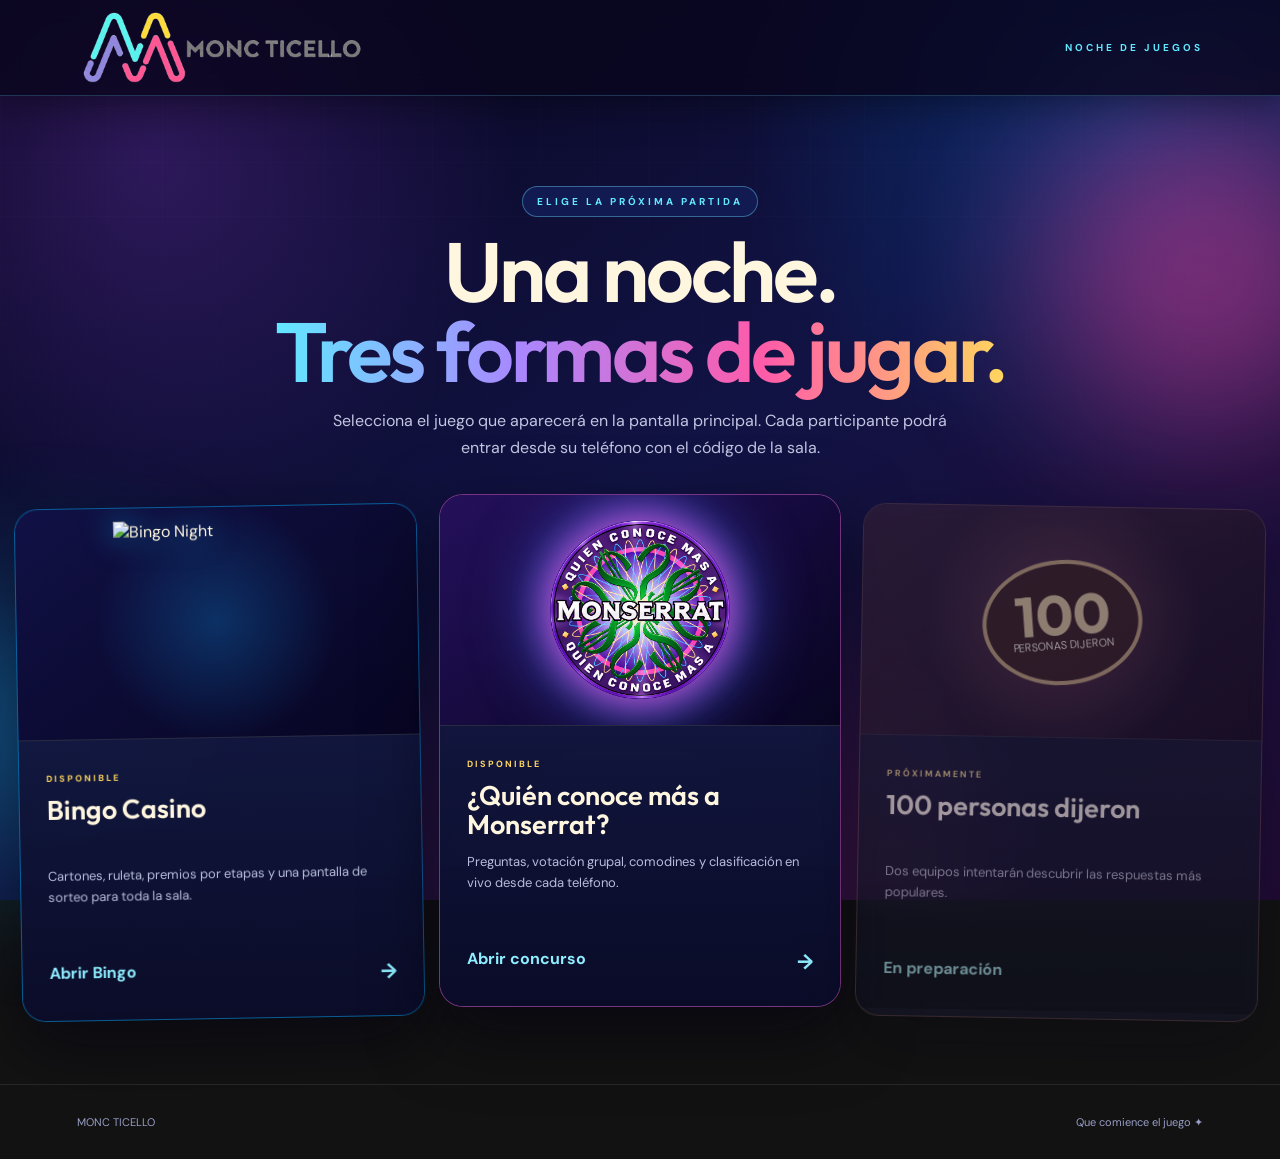
==== commit 1d2bbc1b: "version 1.2" ====
--- a/index.html
+++ b/index.html
@@ -1,34 +1,31 @@
 <!doctype html>
 <html lang="es">
-<head><meta charset="UTF-8"><meta name="viewport" content="width=device-width,initial-scale=1"><meta name="theme-color" content="#071b17"><title>MONC TICELLO | Bingo Casino</title><script>if(location.protocol !== 'file:'){const base=document.createElement('base');base.href='/';document.head.append(base);}</script><link rel="icon" type="image/png" href="assets/favicon.png"><link rel="stylesheet" href="style.css"><link rel="stylesheet" href="casino.css"><script src="game.js" defer></script><script src="auth.js" defer></script><script src="app.js" defer></script></head>
+<head>
+  <meta charset="UTF-8"><meta name="viewport" content="width=device-width,initial-scale=1"><meta name="theme-color" content="#071b17">
+  <title>MONC TICELLO | Noche de juegos</title>
+  <link rel="icon" href="Bingo/assets/favicon.png"><link rel="stylesheet" href="style.css"><script src="app.js" defer></script>
+</head>
 <body>
-<header class="topbar"><h1 class="brand-title"><a class="brand logo-surface" href="./" aria-label="MONC TICELLO · Inicio"><img src="assets/monc-ticello-horizontal.png" width="1672" height="429" alt="MONC TICELLO"><img class="logo-wordmark" aria-hidden="true" src="assets/monc-ticello-horizontal.png" width="1672" height="429" alt=""></a></h1><span class="occasion">BINGO &amp; CASINO · LA SUERTE ESTÁ EN LA MESA</span><button class="icon-btn" id="sound" aria-label="Activar voz del sorteo" aria-pressed="false">♫ <span>Sonido apagado</span></button></header>
-<main>
- <div class="toolbar" id="game-toolbar" hidden><div class="tabs" role="group" aria-label="Vista del juego"><button id="host-tab" hidden>▦ <span>El sorteo</span></button><button id="player-tab">♧ <span>Mi cartón</span></button></div><div class="account-controls"><span id="account-email"></span><button id="logout" class="text-btn" hidden>Cerrar sesión</button></div><span id="connection" class="connection">● Modo demo · en este navegador</span></div>
- <div id="host-view" class="game-layout" hidden>
-  <section class="panel host-rooms"><div><div class="eyebrow">TU PANEL DE ORGANIZADOR</div><h2>Mis salas</h2></div><select id="host-rooms" aria-label="Seleccionar una de mis salas"><option value="">Selecciona una sala</option></select><button id="host-create" class="primary">+ Crear sala</button></section>
-  <section class="panel round-panel"><div><div class="eyebrow" id="round-label">UNA SALA, TODAS LAS RONDAS</div><h2 id="stage-title">Elige cómo jugar</h2><p id="stage-description">Primero un binguito, después el gran premio.</p><div id="stage-steps" class="stage-steps"></div></div><div class="round-actions"><button id="configure" class="light-btn">⚙ Estilo de juego</button><button id="advance" class="primary" hidden>Continuar a cartón completo →</button><button id="restart" class="text-btn">↻ Reiniciar ronda · conservar cartones</button></div><div id="awards" class="awards" aria-live="polite"></div></section>
-  <section class="panel board-panel"><div class="panel-heading"><div><div class="eyebrow">QUE EMPIECE LA SUERTE</div><h2>El tablero del casino <span>✦</span></h2></div><button id="fullscreen" class="icon-btn" aria-label="Pantalla completa">⛶</button></div><div class="board-meta"><span id="room-label">Tu próxima gran partida</span><span><b id="draw-count">0</b> / 75 números</span></div><div id="number-board" class="number-board" aria-label="Números del bingo"></div><div class="legend"><span><i class="legend-dot"></i> Por salir</span><span><i class="legend-dot drawn-dot"></i> Ya salió</span><span>75 bolillas, infinitas ganas de ganar.</span></div></section>
-  <aside class="side-column"><section class="panel draw-panel"><div class="eyebrow" id="last-label">LA PROTAGONISTA DE LA RONDA</div><div id="last-ball" class="last-ball"><small>¿LISTOS?</small><strong>?</strong></div><h3 id="draw-title">La suerte está por llegar</h3><p id="draw-caption">Una bolilla puede cambiarlo todo.</p><button id="draw" class="primary full">✦ &nbsp; Sacar un número</button><div class="draw-bottom"><span id="remaining">75 por descubrir</span><button id="auto" class="text-btn">▷ Automático</button></div></section><section class="invite-card"><div class="invite-icon">↗</div><h3>Tu mesa de bingo,<br>siempre contigo.</h3><p>Entra con tu nombre y recibe tu cartón. Sin cuentas, sin complicaciones.</p><button id="invite" class="light-btn">Invitar a jugar <span>↗</span></button></section></aside>
-  <section class="panel history-panel"><div class="section-line"><h3>Por aquí pasó la suerte</h3><span>ÚLTIMAS BOLILLAS</span></div><div id="history" class="history"><p>Aquí aparecerán los números que vayan saliendo.</p></div></section>
-  <section class="panel people-panel"><div class="section-line"><h3>La mesa de juego</h3><span id="player-count">0 JUGADORES</span></div><div id="people"><p>Falta lo mejor: tu gente.</p></div></section>
- </div>
- <section id="player-view"><div class="player-layout"><section class="panel join-panel" id="join-panel"><h1 class="entry-logo logo-surface"><img src="assets/monc-ticello-square.png" width="1254" height="1254" alt="MONC TICELLO"><img class="logo-wordmark" aria-hidden="true" src="assets/monc-ticello-square.png" width="1254" height="1254" alt=""></h1><div class="eyebrow entry-tagline">BINGO &amp; CASINO</div><p>Ingresa el código de tu sala. Tu próxima partida empieza aquí.</p>
-<form id="code-form"><label for="room-code">Código de la sala</label><input id="room-code" required maxlength="6" minlength="6" placeholder="Ej. CASINO" autocapitalize="characters" autocomplete="off" pattern="[A-Za-z0-9]{6}" aria-describedby="entry-message"><button class="primary full" type="submit">Entrar a la sala &nearr;</button></form>
-<div id="entry-message" class="small-note" role="status"></div>
-<form id="join-form" hidden><div id="join-room-title" class="room-found"></div><label for="player-name">¿Cómo te llamas?</label><input id="player-name" maxlength="30" required placeholder="Tu nombre o apodo" autocomplete="given-name"><button class="primary full" type="submit">¡Quiero mi cartón! &starf;</button><button id="change-code" class="text-btn" type="button">&larr; Usar otro código</button></form>
-<p class="small-note">¿Ya jugaste aquí? Recuperamos tu cartón en este navegador.</p><div class="organizer-entry"><span>¿Administras una sala?</span><button id="organizer-login" class="light-btn">Ingresar como organizador &nearr;</button></div></section><section id="card-panel" class="panel card-panel" hidden><div class="eyebrow" id="card-room"></div><h2 id="card-name"></h2><button id="leave-room" class="text-btn">&larr; Ir a otra sala</button><div class="player-stage"><span id="player-round"></span><h3 id="player-stage-title"></h3><p id="claim-rule"></p></div><div class="card-letters"><b>B</b><b>I</b><b>N</b><b>G</b><b>O</b></div><div id="player-card" class="player-card"></div><p id="card-progress"></p><button id="claim" class="primary full">¡BINGO COMPLETO! ✦</button><p id="claim-status" class="small-note" aria-live="polite"></p><div id="player-awards" class="awards"></div></section><aside class="player-info"><span>✳</span><h2>Tu cartón.<br>Tu próxima jugada.</h2><p>Deja esta pantalla abierta. Tu cartón se conserva al reiniciar y los números se marcan solos.</p><div id="player-latest" class="panel">Esperando la primera bolilla…</div></aside></div></section>
- <footer><span>MONC TICELLO <b>✳</b></span><button id="new-room" class="text-btn" hidden>＋ Crear una nueva sala</button><span>Bingo &amp; Casino. Cada bolilla cuenta.</span></footer>
-</main>
-<dialog id="login-dialog"><form id="login-form"><button type="button" class="close" data-close="login-dialog" aria-label="Cerrar">&times;</button><div class="eyebrow">SOLO PARA QUIEN ORGANIZA</div><h2>Acceso al casino.</h2><p>Inicia sesión para crear salas y dirigir el sorteo.</p><label for="login-email">Correo electrónico</label><input id="login-email" type="email" required autocomplete="username" placeholder="tu@correo.cl"><label for="login-password">Contraseña</label><input id="login-password" type="password" required autocomplete="current-password"><p id="login-error" class="form-error" role="alert"></p><button id="login-submit" class="primary full" type="submit">Entrar al panel &rarr;</button><p id="login-note" class="small-note">Usa tu cuenta de organizador. Los jugadores no necesitan iniciar sesión.</p><button id="demo-host" class="light-btn" type="button" hidden>Probar panel de demostración</button></form></dialog>
-<dialog id="create-dialog"><form id="create-form"><button type="button" class="close" data-close="create-dialog" aria-label="Cerrar">×</button><div class="eyebrow">TU SALA, TUS REGLAS</div><h2>Abre una mesa de bingo</h2><p>Crea una sala y comparte el enlace con los jugadores.</p><label for="party-name">Nombre de la sala</label><input id="party-name" required maxlength="60" placeholder="Mesa principal" value="Bingo MONC TICELLO"><label for="create-style">Estilo de juego</label><select id="create-style"><option value="line_full">Binguito (una línea) → cartón completo</option><option value="full">Solo cartón completo</option><option value="corners_full">Cuatro esquinas → cartón completo</option><option value="x_full">La X → cartón completo</option></select><button class="primary full" type="submit">Crear sala ✦</button></form></dialog>
-<dialog id="round-dialog"><form id="round-form"><button type="button" class="close" data-close="round-dialog" aria-label="Cerrar">×</button><div class="eyebrow">LA PARTIDA CONTINÚA</div><h2 id="round-dialog-title">Reiniciar la ronda</h2><p id="round-dialog-description">Se borrarán las bolillas y los premios de esta ronda. Todos conservan su cartón, su nombre y el mismo enlace. Nadie tiene que volver a entrar.</p><label for="round-style">Estilo de la ronda</label><select id="round-style"><option value="line_full">Binguito (una línea) → cartón completo</option><option value="full">Solo cartón completo</option><option value="corners_full">Cuatro esquinas → cartón completo</option><option value="x_full">La X → cartón completo</option></select><button id="round-submit" class="primary full" type="submit">Reiniciar y conservar cartones ↻</button></form></dialog>
-<dialog id="invite-dialog"><button class="close" data-close="invite-dialog" aria-label="Cerrar">×</button><div class="eyebrow">LA SUERTE SE COMPARTE</div><h2>Todos a la mesa</h2><p>Abre el enlace en tu teléfono o entra con este código:</p><div id="share-code" class="share-code"></div><label for="share-link">Enlace para jugadores</label><input id="share-link" readonly><button id="copy" class="primary full">Copiar invitación ↗</button><p id="share-note" class="small-note"></p></dialog>
-<div id="reveal" class="reveal" hidden role="dialog" aria-modal="true" aria-labelledby="reveal-title" aria-describedby="reveal-message"><span class="reveal-star">✦</span><p>RESULTADO DE LA RULETA</p><div class="reveal-ball"><small id="reveal-letter"></small><strong id="reveal-number"></strong></div><h2 id="reveal-title">¡Número sorteado!</h2><p id="reveal-message">Revísalo en tu cartón y continúa cuando estés listo.</p><button id="reveal-close" class="primary reveal-close" type="button">Marcar y continuar ✓</button></div><div id="toast" class="toast" role="status" hidden></div>
-<section id="presentation" class="presentation" hidden aria-label="Pantalla de sorteo" tabindex="-1">
- <section class="presentation-board"><div class="presentation-heading"><h2 class="presentation-logo logo-surface"><img src="assets/monc-ticello-horizontal.png" width="1672" height="429" alt="MONC TICELLO"><img class="logo-wordmark" aria-hidden="true" src="assets/monc-ticello-horizontal.png" width="1672" height="429" alt=""></h2><span id="presentation-count">0 / 75</span></div><div id="presentation-board" class="number-board" aria-label="Tablero de 75 números"></div></section>
- <button id="presentation-last" class="presentation-last" aria-label="Sacar siguiente número" title="Clic o Espacio: siguiente bolilla. A: automático. Esc: salir."><span class="eyebrow">ÚLTIMA BOLILLA</span><div class="presentation-ball"><small id="presentation-letter">BINGO</small><strong id="presentation-number">—</strong></div><span id="presentation-caption">La suerte está por llegar</span></button>
- <section class="presentation-history"><div class="section-line"><h3>Ya salieron</h3><span>MÁS RECIENTE PRIMERO</span></div><div id="presentation-history" class="history" aria-label="Todos los números sorteados"></div></section>
- <button id="presentation-room" class="presentation-room" title="Salir de pantalla completa" aria-label="Código de sala. Pulsa para salir de pantalla completa"><span>CÓDIGO DE LA SALA</span><strong id="presentation-code">———</strong></button>
-</section>
-</body></html>
+  <div class="ambient ambient-one"></div><div class="ambient ambient-two"></div>
+  <header><img src="Bingo/assets/monc-ticello-horizontal.png" alt="MONC TICELLO"><span>NOCHE DE JUEGOS</span></header>
+  <main>
+    <section class="hero"><span class="eyebrow">ELIGE LA PRÓXIMA PARTIDA</span><h1>Una noche.<br><em>Tres formas de jugar.</em></h1><p>Selecciona el juego que aparecerá en la pantalla principal. Cada participante podrá entrar desde su teléfono con el código de la sala.</p></section>
+    <section class="games" aria-label="Juegos disponibles">
+      <a class="game-card bingo" href="Bingo/" data-game="bingo">
+        <div class="card-art"><img class="bingo-logo" src="Bingo/assets/logo-bingo-night.png" alt="Bingo Night"></div>
+        <div class="card-copy"><span class="status">DISPONIBLE</span><h2>Bingo Casino</h2><p>Cartones, ruleta, premios por etapas y una pantalla de sorteo para toda la sala.</p><span class="enter">Abrir Bingo <b>→</b></span></div>
+      </a>
+      <a class="game-card monserrat" href="QuienQuiereSerMillonario/" data-game="monserrat">
+        <div class="card-art"><img class="monserrat-logo" src="QuienQuiereSerMillonario/assets/emblema-monserrat.png" alt="Emblema de ¿Quién conoce más a Monserrat?"></div>
+        <div class="card-copy"><span class="status">DISPONIBLE</span><h2>¿Quién conoce más a Monserrat?</h2><p>Preguntas, votación grupal, comodines y clasificación en vivo desde cada teléfono.</p><span class="enter">Abrir concurso <b>→</b></span></div>
+      </a>
+      <article class="game-card soon" aria-disabled="true">
+        <div class="card-art"><div class="survey"><b>100</b><span>personas dijeron</span></div></div>
+        <div class="card-copy"><span class="status">PRÓXIMAMENTE</span><h2>100 personas dijeron</h2><p>Dos equipos intentarán descubrir las respuestas más populares.</p><span class="enter">En preparación</span></div>
+      </article>
+    </section>
+    <section id="code-resolver" class="resolver" hidden aria-live="polite"><div class="spinner"></div><div><strong>Buscando tu sala…</strong><p id="resolver-message">Estamos identificando el juego del código.</p></div></section>
+  </main>
+  <footer><span>MONC TICELLO</span><span>Que comience el juego ✦</span></footer>
+</body>
+</html>
--- a/style.css
+++ b/style.css
@@ -1,9 +1,17 @@
-@import url('https://fonts.googleapis.com/css2?family=DM+Sans:wght@400;500;600;700&family=Outfit:wght@400;500;600;700;800&display=swap');
-/* Controles de ronda y premios por etapas. */
-.round-panel{grid-column:1 / -1;padding:24px 28px;display:grid;grid-template-columns:1fr auto;gap:10px 25px}.round-panel .eyebrow{color:#968699;font-size:9px}.round-panel h2{font-size:24px}.round-panel p{margin:8px 0}.round-actions{display:flex;flex-direction:column;justify-content:center;gap:12px;max-width:285px}.round-actions .light-btn{margin:0;justify-content:center}.round-actions .text-btn{font-size:11px;line-height:1.5}.stage-steps{display:flex;flex-wrap:wrap;gap:8px;margin-top:14px}.stage-step{font-size:10px;padding:7px 11px;border-radius:20px;background:#f5f1f7;color:#9a8ca4}.stage-step.active{background:#e8ddf1;color:#6e5188;font-weight:700}.stage-step.complete{background:#e9f0e7;color:#547450}.awards{display:flex;flex-wrap:wrap;gap:8px;grid-column:1 / -1}.award{font-size:11px;color:#5c7957;background:#eef4eb;border-radius:8px;padding:10px 12px;margin-top:5px}.player-stage{background:#f6f1f8;border-radius:10px;padding:14px;margin-top:20px}.player-stage>span{font-size:10px;color:#8f7b9e}.player-stage h3{font:500 20px 'Outfit';margin:7px 0;color:#705388}.player-stage p{font-size:12px;margin:0}select{width:100%;padding:13px 10px;border:1px solid #e3dcd6;background:#fdfbf8;border-radius:9px;color:var(--ink);font:inherit;font-size:13px}select:focus-visible{outline:2px solid #b8a4d0;outline-offset:2px}#claim.ready{background:#64835e;box-shadow:0 0 0 4px #64835e20}.game-layout>.side-column{grid-row:2 / 4}@media(max-width:800px){.game-layout>.side-column{grid-row:auto}.round-panel{padding:22px}}@media(max-width:540px){.round-panel{grid-template-columns:1fr;padding:20px}.round-actions{max-width:none;margin-top:8px}.round-panel h2{font-size:22px}}
-:root{--paper:#f8f5ef;--ink:#292833;--muted:#86818a;--coral:#ee715b;--purple:#7560a5;--line:#eae5df;--green:#527b65}*{box-sizing:border-box}body{margin:0;background:var(--paper);color:var(--ink);font-family:'DM Sans',sans-serif}button,input{font:inherit}button,a{-webkit-tap-highlight-color:transparent}button{cursor:pointer}button:disabled{opacity:.5;cursor:wait}button:focus-visible,a:focus-visible{outline:3px solid var(--purple);outline-offset:4px}button{transition:transform .18s,background .18s}button:hover:not(:disabled){transform:translateY(-2px)}[hidden]{display:none!important}.topbar{height:91px;border-bottom:1px solid var(--line);display:flex;align-items:center;justify-content:space-between;padding:0 6%;gap:20px}.brand{font:700 29px 'Outfit',sans-serif;text-decoration:none;color:var(--ink);display:flex;align-items:center}.brand-light{font-weight:400}.brand-icon{color:var(--coral);font-size:39px;margin-right:10px}.brand-dot{font-size:10px;color:var(--coral);margin-left:4px}.occasion,.eyebrow{font-size:10px;font-weight:700;letter-spacing:2px}.occasion{color:#918891}.icon-btn{border:1px solid var(--line);background:transparent;border-radius:9px;padding:10px 13px;font-size:15px}.icon-btn span{font-size:11px;margin-left:7px}main{max-width:1320px;margin:auto;padding:0 55px}.intro{display:flex;justify-content:space-between;align-items:center;padding:48px 0 36px}.tiny-star{color:var(--coral);font-size:19px;vertical-align:middle;margin-right:7px}h1{font:600 clamp(40px,4.5vw,62px)/1.07 'Outfit',sans-serif;letter-spacing:-2.5px;margin:16px 0}h1>span{color:var(--coral)}h1 i{color:var(--purple);font-size:57px;display:inline-block;margin-left:24px;font-style:normal}.intro p,p{color:var(--muted);font-size:13px;line-height:1.7}.party-art{width:330px;height:225px;position:relative;margin-right:55px}.art-ball{border-radius:50%;display:flex;flex-direction:column;align-items:center;justify-content:center;position:absolute;font:600 15px 'Outfit';box-shadow:inset -10px -12px 0 #0000000a}.art-ball span{font-size:58px;line-height:1.05}.ball-big{width:153px;height:153px;background:#e6dfef;color:#655180;right:20px;top:26px;transform:rotate(14deg);border:10px solid #efebf4;outline:1px solid #d6cbe2}.ball-small{width:119px;height:119px;background:#f5b39d;color:#843e30;left:25px;top:71px;transform:rotate(-16deg);border:8px solid #fad3c3;outline:1px solid #edb6a1;z-index:1}.ball-small span{font-size:45px}.spark{position:absolute;color:var(--coral);font-size:49px}.s1{left:35px;top:0}.s2{right:-22px;bottom:31px;color:#b7b06e}.art-caption{position:absolute;bottom:0;left:39px;font-size:12px;transform:rotate(-5deg);color:#9a8f8b}.squiggle{position:absolute;right:-35px;top:-13px;font-size:64px;color:#b6a3cf;transform:rotate(30deg)}.toolbar{display:flex;justify-content:space-between;align-items:center;margin:4px 0 22px;gap:12px}.tabs{display:flex;background:#ede9e2;padding:5px;border-radius:11px;gap:5px}.tabs button{padding:11px 24px;border:0;background:transparent;color:#8d8582;border-radius:8px;font-size:16px}.tabs button span{font-size:12px;font-weight:700;margin-left:7px}.tabs button.active{background:white;color:var(--ink);box-shadow:0 2px 5px #342e2010}.connection{font-size:11px;color:var(--green);background:#e9eee5;padding:9px 13px;border-radius:20px}.game-layout{display:grid;grid-template-columns:minmax(0,1fr) 307px;gap:20px}.panel{background:#fff;border:1px solid var(--line);border-radius:17px}.board-panel{padding:28px;align-self:start}.panel-heading{display:flex;align-items:center;justify-content:space-between}.panel-heading .eyebrow{color:#9a9294;font-size:9px}h2{font:500 25px 'Outfit',sans-serif;letter-spacing:-.5px;margin:10px 0 0}.panel-heading h2 span{color:#cfbada;margin-left:6px}.board-meta{display:flex;justify-content:space-between;font-size:11px;color:var(--muted);margin:27px 0 20px}.board-meta b{color:var(--ink)}.number-board{display:flex;flex-direction:column;gap:11px}.number-row{display:grid;grid-template-columns:34px repeat(15,minmax(0,1fr));gap:6px;align-items:center}.row-letter{font:600 20px 'Outfit';color:var(--purple)}.number-row:nth-child(2) .row-letter,.number-row:nth-child(5) .row-letter{color:var(--coral)}.number-row:nth-child(3) .row-letter{color:#b49c50}.number-row:nth-child(4) .row-letter{color:#699b85}.number{aspect-ratio:1;display:flex;align-items:center;justify-content:center;background:#f5f3f0;border-radius:7px;font-size:11px;font-weight:500;color:#8c8682;transition:.3s}.number.drawn{background:#eae3f1;color:#70558b;font-weight:700}.number.latest{background:var(--coral);color:white;box-shadow:0 3px 7px #ee715b35}.legend{display:flex;gap:17px;margin-top:25px;padding-top:19px;border-top:1px solid #f0edeb;font-size:9px;color:#948c88;align-items:center}.legend>span:last-child{margin-left:auto}.legend-dot{display:inline-block;width:7px;height:7px;background:#eeeae5;border-radius:50%;margin-right:5px}.drawn-dot{background:#b49bca}.side-column{display:flex;flex-direction:column;gap:17px;grid-column:2;grid-row:1 / 3}.draw-panel{text-align:center;padding:24px}.draw-panel .eyebrow{font-size:8px;color:#948b91;letter-spacing:1.5px}.last-ball{width:127px;height:127px;margin:22px auto 15px;border-radius:50%;border:9px solid #f6e9dd;background:#fff6eb;box-shadow:0 0 0 1px #f2dfca;display:flex;flex-direction:column;justify-content:center;color:#bc8e5d}.last-ball small{font-size:10px;font-weight:700;letter-spacing:1px}.last-ball strong{font:600 68px/.95 'Outfit'}.draw-panel h3{font:500 18px 'Outfit';margin:0}.draw-panel p{font-size:11px;margin:7px 0 23px}.primary{background:var(--coral);color:#fff;border:0;border-radius:9px;padding:15px 20px;font-weight:600;font-size:13px;box-shadow:0 3px 0 #d9665220}.full{width:100%}.draw-bottom{display:flex;justify-content:space-between;align-items:center;margin-top:15px;font-size:10px;color:#9a9192}.text-btn{background:none;border:0;color:#81748b;font-size:11px;padding:4px}.invite-card{background:#eae4f2;border:1px solid #e0d6eb;border-radius:17px;padding:23px;position:relative;overflow:hidden}.invite-card:after{content:'✳';position:absolute;font-size:130px;color:#dfd5e9;right:-33px;top:25px;pointer-events:none}.invite-icon{font-size:24px;color:var(--purple)}.invite-card h3{font:500 24px/1.15 'Outfit';color:#5a486f;position:relative;z-index:1;margin:12px 0}.invite-card p{font-size:11px;max-width:205px;color:#8c7c9c;position:relative;z-index:1}.light-btn{display:flex;justify-content:space-between;width:100%;padding:12px 15px;border:1px solid #dbd0e4;border-radius:8px;background:#f9f6fc;color:#6d5388;font-size:11px;font-weight:700;margin-top:20px}.history-panel,.people-panel{padding:22px 26px}.history-panel{grid-column:1}.people-panel{grid-column:1 / -1}.section-line{display:flex;align-items:center;justify-content:space-between}.section-line h3{font:500 17px 'Outfit';margin:0}.section-line>span{font-size:8px;color:#a29898;letter-spacing:1px}.history{display:flex;gap:12px;align-items:center;min-height:63px;margin-top:12px;flex-wrap:wrap}.history p,#people p{font-size:12px}.mini-ball{border-radius:50%;height:44px;width:44px;background:#f1ecf5;color:#7b648e;display:flex;flex-direction:column;justify-content:center;align-items:center;font:500 19px 'Outfit'}.mini-ball:first-child{background:var(--coral);color:white}.mini-ball small{font:500 8px 'DM Sans'}.person{display:inline-flex;gap:10px;align-items:center;margin:15px 20px 0 0;font-size:12px}.avatar{background:#f5e9df;width:32px;height:32px;border-radius:50%;display:grid;place-items:center;color:#ad7153}.winner{color:var(--green)}footer{display:flex;align-items:center;justify-content:space-between;padding:29px 0;color:#a29991;font-size:10px;gap:15px}footer b{color:var(--coral);font-size:16px;margin-left:5px}.player-layout{display:grid;grid-template-columns:1fr 1fr;gap:65px;max-width:850px;margin:30px auto}.join-panel,.card-panel{padding:30px}.join-panel h2{font-size:36px}.join-panel p{margin-bottom:24px}label{display:block;font-size:12px;font-weight:600;margin:20px 0 8px}input{width:100%;padding:14px;border:1px solid #e3dcd6;background:#fdfbf8;border-radius:9px;color:var(--ink)}input:focus{outline:2px solid #b8a4d0;outline-offset:2px}form .primary{margin-top:25px}.small-note{font-size:11px!important;color:#938a8a!important;line-height:1.6}.player-info{padding-top:30px}.player-info>span{font-size:80px;color:var(--coral)}.player-info h2{font-size:37px}.player-info .panel{margin-top:35px;padding:25px;color:var(--purple)}.card-letters,.player-card{display:grid;grid-template-columns:repeat(5,1fr);gap:7px}.card-letters{color:var(--purple);text-align:center;font:600 27px 'Outfit';margin:25px 0 12px}.card-cell{aspect-ratio:1;display:grid;place-items:center;background:#f4f0ec;border-radius:9px;font:500 23px 'Outfit';color:#8c8483}.card-cell.marked{background:#e6dded;color:#705388}.card-cell.free{background:var(--coral);color:white}.card-cell.marked:not(.free):after{content:'✓';font-size:10px;position:absolute;bottom:3px;right:5px}.card-cell{position:relative}dialog{border:1px solid var(--line);border-radius:20px;padding:35px;max-width:430px;width:calc(100% - 32px);color:var(--ink);box-shadow:0 20px 100px #30243630}dialog::backdrop{background:#24203260;backdrop-filter:blur(4px)}.close{position:absolute;right:15px;top:10px;background:none;border:0;font-size:26px;color:#aaa}.share-code{font:600 40px 'Outfit';letter-spacing:8px;color:var(--purple);text-align:center;padding:22px;background:#f4eef8;border-radius:10px}#copy{margin-top:15px}.toast{position:fixed;bottom:25px;left:50%;transform:translateX(-50%);background:var(--ink);color:white;padding:16px 24px;border-radius:12px;z-index:10;font-size:13px;max-width:90%;width:max-content;box-shadow:0 5px 30px #0002}.reveal{position:fixed;inset:0;z-index:9;background:#292334dc;backdrop-filter:blur(9px);display:flex;flex-direction:column;align-items:center;justify-content:center;color:white;animation:fade .2s}.reveal p{letter-spacing:5px;color:#efe5f4;font-size:12px}.reveal-ball{width:260px;height:260px;border-radius:50%;border:18px solid #ffd5c1;outline:2px solid #fff6;background:#f39375;display:flex;flex-direction:column;align-items:center;justify-content:center;box-shadow:0 0 100px #ee715b40;animation:pop .55s cubic-bezier(.18,1.5,.5,1)}.reveal-ball small{font:600 37px 'Outfit'}.reveal-ball strong{font:600 125px/1 'Outfit'}.reveal h2{margin-top:35px}.reveal-star{font-size:60px;color:#d1b9e8;position:absolute;top:15%;right:25%;animation:spin 8s linear infinite}.celebration{position:fixed;top:-20px;z-index:11;pointer-events:none;width:10px;height:16px;animation:confetti 3s ease-in forwards}@keyframes confetti{to{transform:translateY(105vh) rotate(760deg)}}@keyframes pop{from{transform:scale(.25) rotate(-15deg);opacity:0}to{transform:scale(1);opacity:1}}@keyframes spin{to{transform:rotate(360deg)}}@keyframes fade{from{opacity:0}to{opacity:1}}@media(min-width:1400px){.number{font-size:13px}}@media(max-width:1100px){main{padding:0 30px}.game-layout{grid-template-columns:minmax(0,1fr) 270px}.board-panel{padding:22px 18px}.number-row{gap:4px;grid-template-columns:22px repeat(15,minmax(0,1fr))}.number{font-size:10px;border-radius:4px}.legend>span:last-child{display:none}.party-art{margin-right:20px}.occasion{display:none}}@media(max-width:800px){.game-layout{grid-template-columns:1fr}.side-column{grid-column:1;grid-row:auto;display:grid;grid-template-columns:1fr 1fr}.history-panel,.people-panel{grid-column:1}.board-panel{padding:25px}.number{font-size:12px}.party-art{transform:scale(.8);transform-origin:right center;margin-left:-30px;margin-right:0}.intro h1{font-size:45px}.intro p{max-width:330px}.player-layout{gap:25px}.player-info h2{font-size:29px}.occasion{display:none}}@media(max-width:540px){main{padding:0 17px}.topbar{height:73px;padding:0 20px}.brand{font-size:25px}.brand-icon{font-size:33px}.icon-btn span{display:none}.intro{padding:30px 0 22px;position:relative}.intro .eyebrow{font-size:8px;letter-spacing:1.5px}.intro h1{font-size:42px}.intro h1 i{font-size:34px;margin-left:10px}.intro p{max-width:290px;font-size:12px}.party-art{display:none}.toolbar{align-items:flex-start;flex-direction:column;margin-top:10px;gap:14px}.tabs{width:100%}.tabs button{flex:1}.connection{font-size:10px;padding:7px 10px}.board-panel{padding:20px 13px}.panel-heading h2{font-size:21px}.panel-heading .eyebrow{font-size:8px;letter-spacing:1px}.number-row{grid-template-columns:20px repeat(15,minmax(0,1fr));gap:3px}.number{font-size:9px;border-radius:4px;min-height:23px}.row-letter{font-size:16px}.number-board{gap:9px}.board-meta{margin:20px 0 16px;font-size:10px}.legend{margin-top:18px;padding-top:14px}.side-column{grid-template-columns:1fr}.draw-panel{padding:22px}.last-ball{margin:17px auto}.invite-card{padding:22px}.invite-card h3 br{display:none}.invite-card p{max-width:270px}.history-panel,.people-panel{padding:20px}.section-line h3{font-size:16px}.section-line>span{font-size:7px}.history{gap:9px}.mini-ball{width:38px;height:38px;font-size:17px}.player-layout{grid-template-columns:1fr;margin:20px 0}.player-info{padding:15px 10px}.player-info>span{display:none}.player-info h2{font-size:29px}.player-info .panel{margin-top:15px}.join-panel,.card-panel{padding:24px}footer{flex-wrap:wrap;justify-content:center}footer>span:last-child{display:none}.reveal-ball{width:225px;height:225px}.reveal-ball strong{font-size:100px}.reveal-star{right:12%;top:12%}}@media(prefers-reduced-motion:reduce){*,*:before,*:after{animation:none!important;transition:none!important}.celebration{display:none}}
+@import url('https://fonts.googleapis.com/css2?family=DM+Sans:wght@400;500;600;700&family=Outfit:wght@500;600;700&display=swap');
+:root{color-scheme:dark;--gold:#edc66f;--cream:#fff6df;--muted:#a8bcb1;--line:#466052}*{box-sizing:border-box}[hidden]{display:none!important}body{margin:0;min-height:100vh;overflow-x:hidden;color:var(--cream);font-family:'DM Sans',sans-serif;background:radial-gradient(circle at 20% 0,#194638 0,transparent 38%),radial-gradient(circle at 90% 85%,#331759 0,transparent 42%),#061713}header{height:96px;padding:0 6vw;display:flex;align-items:center;justify-content:space-between;border-bottom:1px solid #dfc4782c;background:#04110ecc;backdrop-filter:blur(12px)}header img{width:clamp(190px,23vw,290px);filter:brightness(1.4)}header span,.eyebrow{font-size:10px;font-weight:700;letter-spacing:3px;color:var(--gold)}main{width:min(1280px,calc(100% - 36px));margin:auto}.hero{text-align:center;padding:clamp(48px,8vw,90px) 20px 45px}.hero h1{margin:15px 0;font:600 clamp(44px,7vw,84px)/.95 'Outfit';letter-spacing:-3px}.hero h1 em{font-style:normal;color:var(--gold);text-shadow:0 0 28px #d2a65355}.hero p{max-width:650px;margin:auto;color:var(--muted);line-height:1.7}.games{display:grid;grid-template-columns:repeat(3,1fr);gap:18px;padding-bottom:65px}.game-card{position:relative;min-width:0;overflow:hidden;text-decoration:none;color:inherit;border:1px solid var(--line);border-radius:24px;background:linear-gradient(145deg,#14392e,#0a241d);box-shadow:0 25px 65px #0005;transition:transform .25s,border-color .25s,box-shadow .25s}.game-card:not(.soon):hover,.game-card:focus-visible{transform:translateY(-8px);border-color:var(--gold);box-shadow:0 30px 75px #0008,0 0 35px #e8bd5940;outline:none}.card-art{height:230px;display:grid;place-items:center;position:relative;overflow:hidden}.card-copy{padding:25px 27px 30px;border-top:1px solid #ffffff18}.card-copy h2{min-height:58px;margin:9px 0;font:600 27px/1.08 'Outfit'}.card-copy p{min-height:76px;color:var(--muted);font-size:13px;line-height:1.6}.status{font-size:9px;font-weight:700;letter-spacing:2px;color:var(--gold)}.enter{display:flex;justify-content:space-between;margin-top:20px;color:#ffe5a6;font-weight:700}.enter b{font-size:21px}.bingo .card-art{background:radial-gradient(circle,#31533a,#0b211a 65%)}.bingo-ball{width:135px;height:135px;border-radius:50%;display:grid;place-items:center;align-content:center;background:radial-gradient(circle at 35% 25%,#fffce9,#d8bd7c);border:9px solid #ad8b42;box-shadow:0 0 0 5px #3b2f17,0 15px 30px #0008;color:#173027}.bingo-ball small{font-weight:700}.bingo-ball strong{font:700 58px/.9 'Outfit'}.bingo .card-art i{position:absolute;color:#d9b55d;font-style:normal;font-size:24px}.bingo .card-art i:nth-child(2){left:20%;top:24%;transform:rotate(-14deg)}.bingo .card-art i:nth-child(3){right:18%;bottom:22%;font-size:38px}.monserrat{background:linear-gradient(145deg,#15104d,#090629);border-color:#564a9c}.monserrat .card-art{background:radial-gradient(circle,#71327955,#10105a 40%,#05051e 72%)}.monserrat-emblem{width:155px;height:155px;border-radius:50%;display:grid;place-items:center;align-content:center;background:repeating-conic-gradient(#efc761 0 3deg,#3eaff2 3deg 6deg,#d44fa9 6deg 9deg,transparent 9deg 15deg),#11104b;border:5px double #fff;box-shadow:0 0 30px #d04dc4,0 0 70px #4769ff}.monserrat-emblem small,.monserrat-emblem span{font-size:8px;letter-spacing:2px;text-shadow:0 2px #000}.monserrat-emblem strong{font:700 57px/.9 'Outfit';color:#ffd269;text-shadow:0 3px #000}.soon{opacity:.58;filter:saturate(.6)}.soon .card-art{background:radial-gradient(circle,#783b36,#281312)}.survey{width:160px;height:125px;display:grid;place-items:center;align-content:center;border:4px solid #d9a65b;border-radius:50%;background:#481e1a;transform:rotate(-5deg)}.survey b{font:700 56px/.8 'Outfit';color:#f0ca7f}.survey span{font-size:11px;text-transform:uppercase}.resolver{position:fixed;z-index:10;left:50%;top:50%;transform:translate(-50%,-50%);width:min(430px,calc(100% - 32px));display:flex;align-items:center;gap:18px;padding:25px;border:1px solid var(--gold);border-radius:16px;background:#0b201aeF;box-shadow:0 25px 100px #000}.resolver p{margin:5px 0;color:var(--muted);font-size:12px}.spinner{width:42px;height:42px;flex:0 0 auto;border:3px solid #ffffff25;border-top-color:var(--gold);border-radius:50%;animation:spin .8s linear infinite}footer{display:flex;justify-content:space-between;padding:30px 6vw;color:#899e93;border-top:1px solid #ffffff12;font-size:11px}.ambient{position:fixed;z-index:-1;border-radius:50%;filter:blur(80px);opacity:.22}.ambient-one{width:320px;height:320px;right:-80px;top:12%;background:#a936a2}.ambient-two{width:260px;height:260px;left:-80px;bottom:5%;background:#2d87a8}@keyframes spin{to{transform:rotate(360deg)}}@media(max-width:900px){.games{grid-template-columns:1fr 1fr}.soon{grid-column:1/-1}.soon .card-art{height:150px}.card-copy h2,.card-copy p{min-height:auto}}@media(max-width:620px){header{height:76px;padding:0 18px}header img{width:170px}header span{display:none}.hero{padding:42px 5px 30px}.hero h1{font-size:48px;letter-spacing:-2px}.games{grid-template-columns:1fr}.soon{grid-column:auto}.card-art{height:190px}.card-copy{padding:22px}.game-card{border-radius:18px}footer{gap:12px;flex-wrap:wrap;justify-content:center}}
+@media(prefers-reduced-motion:reduce){*{animation:none!important;transition:none!important}}
+.monserrat-logo{display:block;width:180px;height:180px;object-fit:contain;filter:drop-shadow(0 0 18px #d04dc4) drop-shadow(0 0 32px #4769ff)}
 
-/* Ingreso de jugadores y acceso del organizador. */
-#room-code{font-family:'Outfit',sans-serif;font-size:26px;letter-spacing:7px;text-transform:uppercase;text-align:center;padding:17px}.organizer-entry{border-top:1px solid var(--line);padding-top:20px;margin-top:24px}.organizer-entry>span{font-size:12px;color:var(--muted)}.organizer-entry .light-btn{margin-top:10px;justify-content:center}.room-found{background:#edf2e8;color:#5c7752;border-radius:10px;padding:15px;font-size:14px}.form-error{color:#aa433d;font-size:12px;line-height:1.6;min-height:18px}.account-controls{display:flex;align-items:center;gap:10px;font-size:11px;color:var(--muted);flex-wrap:wrap}.host-rooms{grid-column:1 / -1;display:flex;align-items:center;gap:20px;padding:22px 28px}.host-rooms>div{flex:1}.host-rooms select{max-width:310px}.host-rooms .primary{white-space:nowrap}.game-layout>.side-column{grid-row:3 / 5}#change-code{margin-top:14px}#leave-room{margin-top:12px}#entry-message{margin-top:14px}#player-view .player-layout{margin-top:0}body.entry-screen .intro{padding-bottom:25px}body.entry-screen #player-latest{display:none}
-@media(max-width:800px){.game-layout>.side-column{grid-row:auto}.host-rooms{flex-wrap:wrap}.host-rooms select{max-width:none;flex:1}}
-@media(max-width:540px){.host-rooms{padding:20px}.host-rooms>div{flex-basis:100%}.host-rooms select{width:100%;flex-basis:100%}.host-rooms .primary{width:100%}body.entry-screen .intro{padding-top:20px;padding-bottom:14px}body.entry-screen .intro h1{font-size:33px}body.entry-screen .intro p{display:none}body.entry-screen .player-info{display:none}.account-controls{justify-content:space-between;width:100%}}
+/* Lobby con identidad propia */
+:root{--lobby-cyan:#62e8ff;--lobby-pink:#ff5ba9;--lobby-yellow:#ffd75e}
+body{background:radial-gradient(circle at 12% 18%,#7137bd55 0,transparent 27%),radial-gradient(circle at 88% 12%,#006ccf55 0,transparent 28%),radial-gradient(circle at 52% 100%,#db3c7750 0,transparent 34%),linear-gradient(145deg,#09051d,#111344 52%,#210b35);background-attachment:fixed}
+body::before{content:'';position:fixed;inset:0;z-index:-2;pointer-events:none;background-image:linear-gradient(#ffffff08 1px,transparent 1px),linear-gradient(90deg,#ffffff08 1px,transparent 1px);background-size:54px 54px;mask-image:linear-gradient(to bottom,#0007,transparent 75%)}
+header{background:#09051dcc;border-bottom-color:#65dcff38;box-shadow:0 8px 40px #0006}header span{color:var(--lobby-cyan)}
+.hero{position:relative}.hero .eyebrow{display:inline-block;padding:8px 14px;border:1px solid #69ddff66;border-radius:999px;background:#111b52;color:var(--lobby-cyan)}.hero h1 em{background:linear-gradient(90deg,var(--lobby-cyan),#a987ff,var(--lobby-pink),var(--lobby-yellow));-webkit-background-clip:text;background-clip:text;color:transparent;text-shadow:none}.hero p{color:#c3c5e3}
+.games{perspective:1000px}.game-card{border-color:#ffffff24;background:#10143dcc;box-shadow:0 24px 70px #03020f99;backdrop-filter:blur(12px)}.game-card:nth-child(1){transform:rotate(-1deg)}.game-card:nth-child(2){transform:translateY(-12px)}.game-card:nth-child(3){transform:rotate(1deg)}.game-card:not(.soon):hover,.game-card:focus-visible{transform:translateY(-14px) rotate(0);border-color:var(--lobby-cyan);box-shadow:0 30px 75px #0009,0 0 38px #54d8ff44}.card-copy{border-top-color:#ffffff20;background:linear-gradient(180deg,#11163ddd,#090b27f2)}.card-copy p{color:#b8bcda}.status{color:var(--lobby-yellow)}.enter{color:#8eedff}
+.bingo{border-color:#009eea88}.bingo .card-art{background:radial-gradient(circle,#0c7cc655 0,transparent 52%),linear-gradient(145deg,#111146,#070522)}.bingo-logo{display:block;width:205px;height:205px;object-fit:contain;filter:drop-shadow(0 0 15px #02bff5aa)}
+.monserrat{border-color:#d651c488}.monserrat .card-art{background:radial-gradient(circle,#a432995d 0,transparent 53%),linear-gradient(145deg,#24105b,#080522)}
+.soon{border-color:#ff786355}.soon .card-art{background:radial-gradient(circle,#ff6c6c55,transparent 60%),linear-gradient(145deg,#401a42,#160923)}
+footer{border-top-color:#ffffff18;color:#999fc7}.ambient{opacity:.45}.ambient-one{background:#ff3f9d}.ambient-two{background:#18c9ff}
+@media(max-width:900px){.game-card:nth-child(n){transform:none}.game-card:not(.soon):hover,.game-card:focus-visible{transform:translateY(-7px)}}
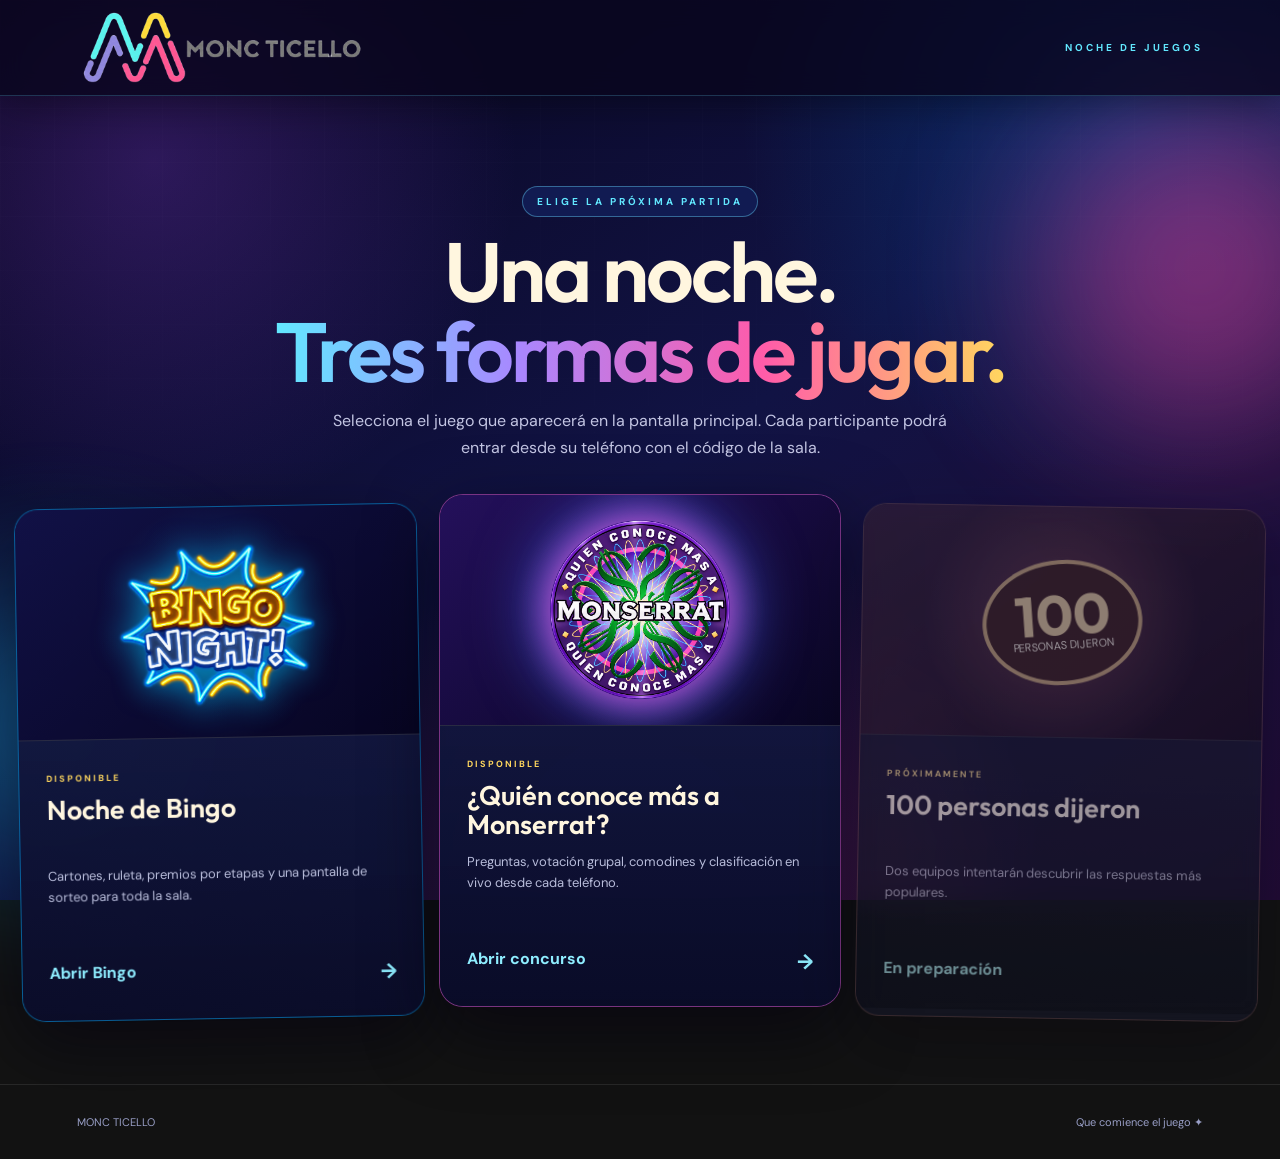
==== commit 0d4f231a: "version 1.2.1" ====
--- a/index.html
+++ b/index.html
@@ -13,7 +13,7 @@
     <section class="games" aria-label="Juegos disponibles">
       <a class="game-card bingo" href="Bingo/" data-game="bingo">
         <div class="card-art"><img class="bingo-logo" src="Bingo/assets/logo-bingo-night.png" alt="Bingo Night"></div>
-        <div class="card-copy"><span class="status">DISPONIBLE</span><h2>Bingo Casino</h2><p>Cartones, ruleta, premios por etapas y una pantalla de sorteo para toda la sala.</p><span class="enter">Abrir Bingo <b>→</b></span></div>
+        <div class="card-copy"><span class="status">DISPONIBLE</span><h2>Noche de Bingo</h2><p>Cartones, ruleta, premios por etapas y una pantalla de sorteo para toda la sala.</p><span class="enter">Abrir Bingo <b>→</b></span></div>
       </a>
       <a class="game-card monserrat" href="QuienQuiereSerMillonario/" data-game="monserrat">
         <div class="card-art"><img class="monserrat-logo" src="QuienQuiereSerMillonario/assets/emblema-monserrat.png" alt="Emblema de ¿Quién conoce más a Monserrat?"></div>
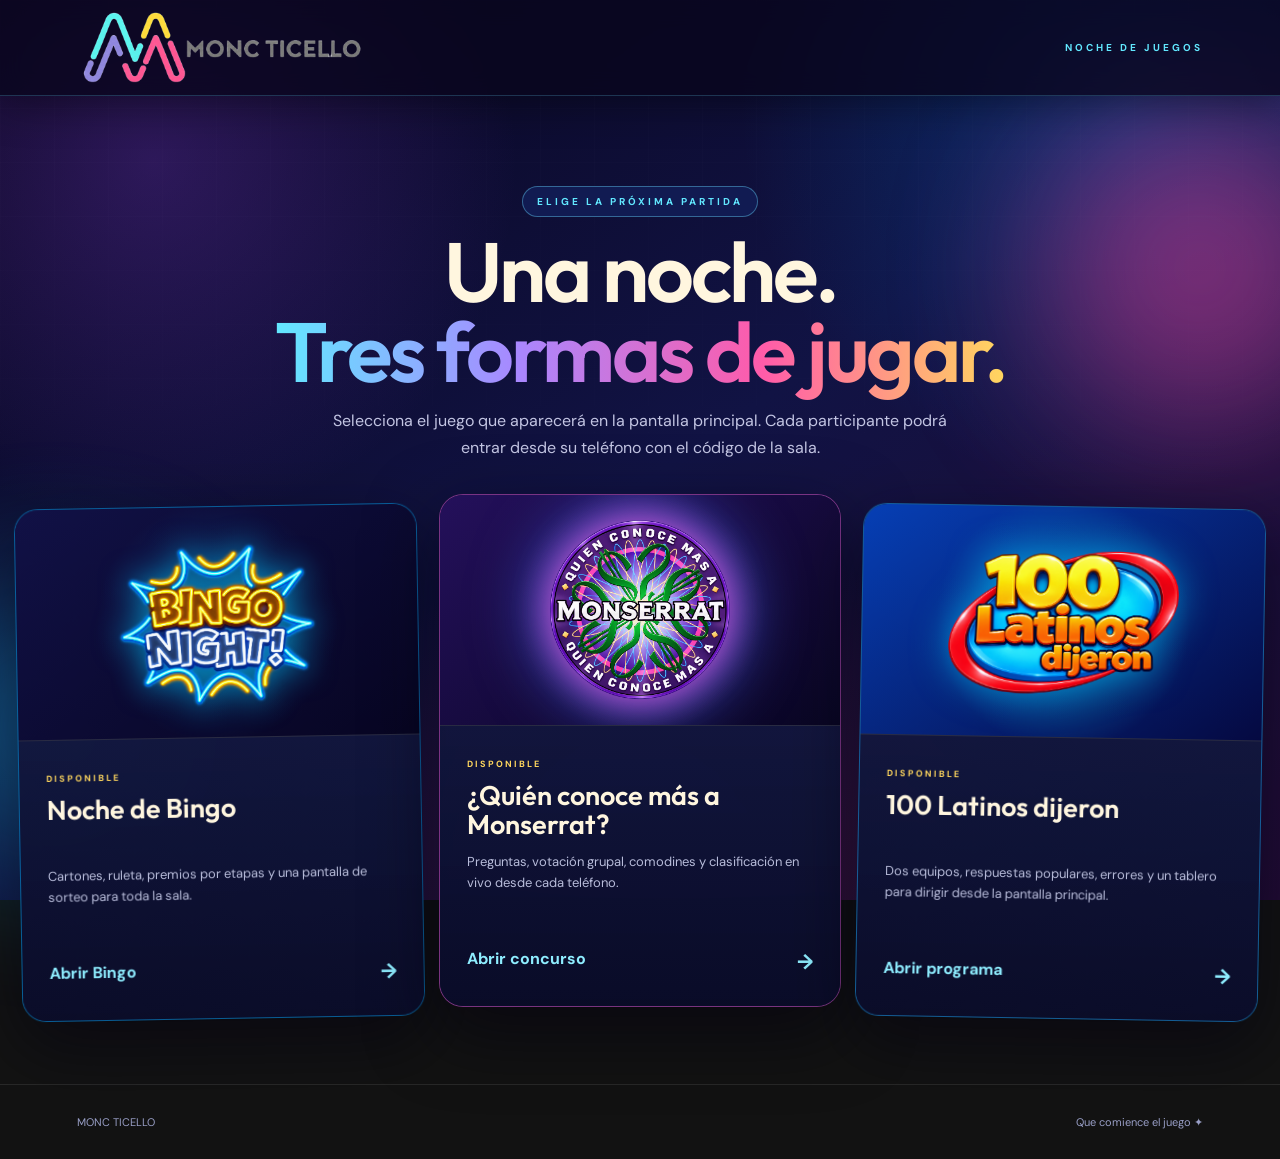
==== commit d15eeddc: "version 1.3" ====
--- a/index.html
+++ b/index.html
@@ -19,10 +19,10 @@
         <div class="card-art"><img class="monserrat-logo" src="QuienQuiereSerMillonario/assets/emblema-monserrat.png" alt="Emblema de ¿Quién conoce más a Monserrat?"></div>
         <div class="card-copy"><span class="status">DISPONIBLE</span><h2>¿Quién conoce más a Monserrat?</h2><p>Preguntas, votación grupal, comodines y clasificación en vivo desde cada teléfono.</p><span class="enter">Abrir concurso <b>→</b></span></div>
       </a>
-      <article class="game-card soon" aria-disabled="true">
-        <div class="card-art"><div class="survey"><b>100</b><span>personas dijeron</span></div></div>
-        <div class="card-copy"><span class="status">PRÓXIMAMENTE</span><h2>100 personas dijeron</h2><p>Dos equipos intentarán descubrir las respuestas más populares.</p><span class="enter">En preparación</span></div>
-      </article>
+      <a class="game-card latinos" href="100LatinosDijeron/" data-game="latinos">
+        <div class="card-art"><img class="latinos-logo" src="100LatinosDijeron/assets/logo-100-latinos.png" alt="100 Latinos dijeron"></div>
+        <div class="card-copy"><span class="status">DISPONIBLE</span><h2>100 Latinos dijeron</h2><p>Dos equipos, respuestas populares, errores y un tablero para dirigir desde la pantalla principal.</p><span class="enter">Abrir programa <b>→</b></span></div>
+      </a>
     </section>
     <section id="code-resolver" class="resolver" hidden aria-live="polite"><div class="spinner"></div><div><strong>Buscando tu sala…</strong><p id="resolver-message">Estamos identificando el juego del código.</p></div></section>
   </main>
--- a/style.css
+++ b/style.css
@@ -13,5 +13,6 @@
 .bingo{border-color:#009eea88}.bingo .card-art{background:radial-gradient(circle,#0c7cc655 0,transparent 52%),linear-gradient(145deg,#111146,#070522)}.bingo-logo{display:block;width:205px;height:205px;object-fit:contain;filter:drop-shadow(0 0 15px #02bff5aa)}
 .monserrat{border-color:#d651c488}.monserrat .card-art{background:radial-gradient(circle,#a432995d 0,transparent 53%),linear-gradient(145deg,#24105b,#080522)}
 .soon{border-color:#ff786355}.soon .card-art{background:radial-gradient(circle,#ff6c6c55,transparent 60%),linear-gradient(145deg,#401a42,#160923)}
+.latinos{border-color:#159eea88}.latinos .card-art{background:radial-gradient(circle,#0cccf575 0,transparent 55%),linear-gradient(145deg,#063fb5,#050941)}.latinos-logo{display:block;width:235px;height:205px;object-fit:contain;filter:drop-shadow(0 0 18px #00baf1aa)}
 footer{border-top-color:#ffffff18;color:#999fc7}.ambient{opacity:.45}.ambient-one{background:#ff3f9d}.ambient-two{background:#18c9ff}
 @media(max-width:900px){.game-card:nth-child(n){transform:none}.game-card:not(.soon):hover,.game-card:focus-visible{transform:translateY(-7px)}}
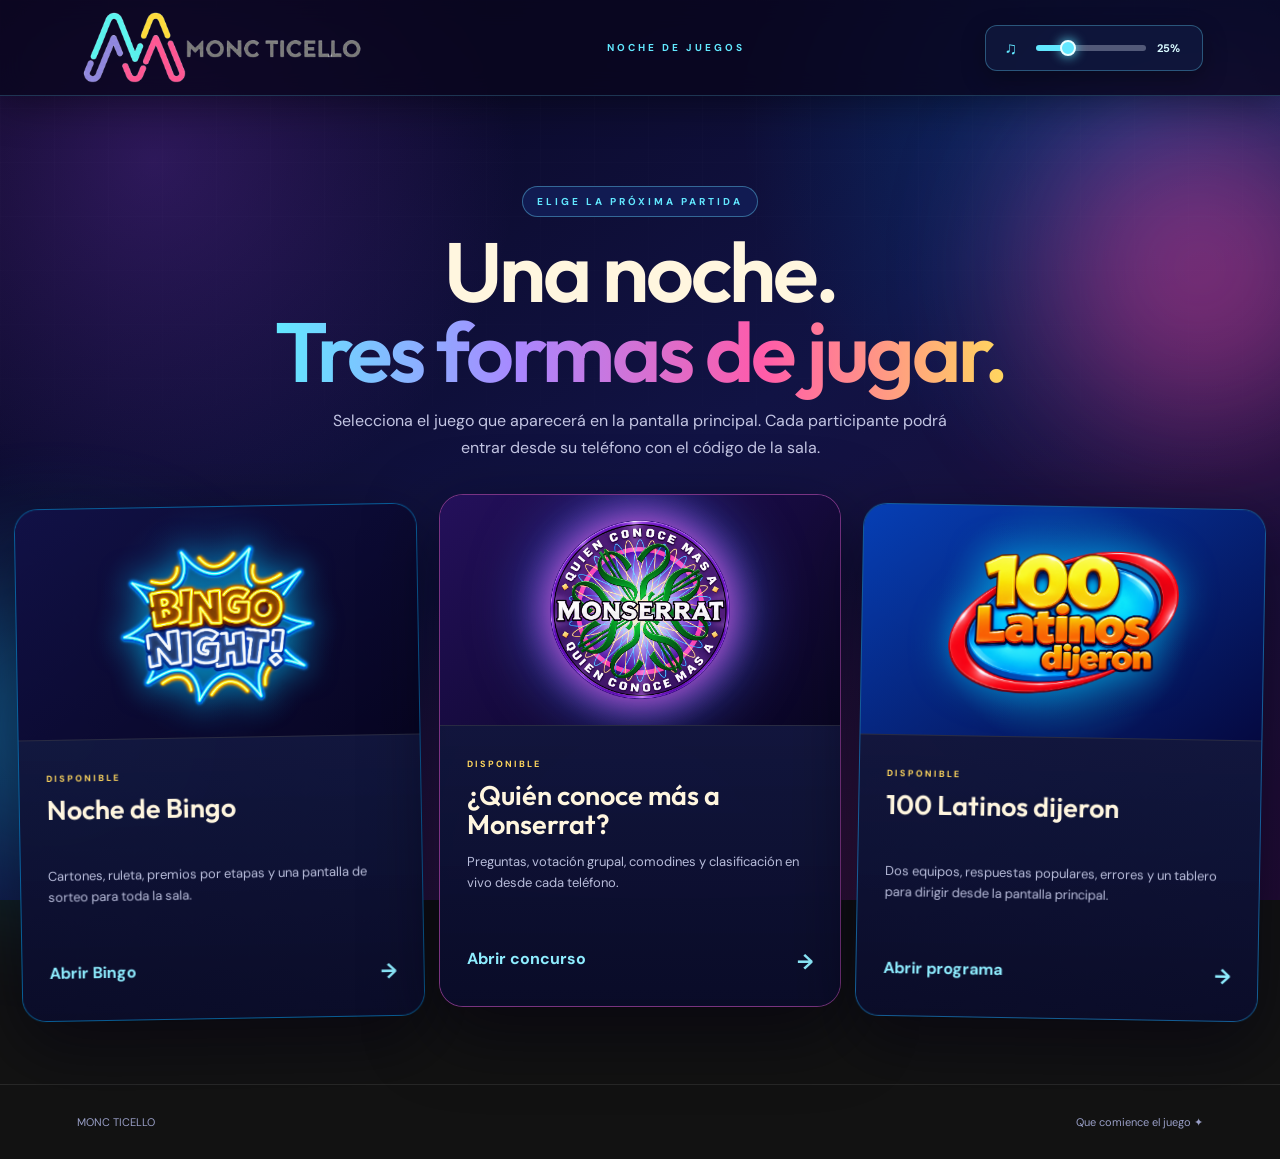
==== commit c2a0a9db: "version 1.4" ====
--- a/index.html
+++ b/index.html
@@ -7,7 +7,8 @@
 </head>
 <body>
   <div class="ambient ambient-one"></div><div class="ambient ambient-two"></div>
-  <header><img src="Bingo/assets/monc-ticello-horizontal.png" alt="MONC TICELLO"><span>NOCHE DE JUEGOS</span></header>
+  <header><img src="Bingo/assets/monc-ticello-horizontal.png" alt="MONC TICELLO"><span>NOCHE DE JUEGOS</span><div class="lobby-audio" aria-label="Volumen de la música del lobby"><b aria-hidden="true">♫</b><input id="lobby-volume" type="range" min="0" max="100" value="25" aria-label="Volumen de la música"><output id="lobby-volume-value" for="lobby-volume">25%</output></div></header>
+  <audio id="lobby-music" preload="auto"></audio>
   <main>
     <section class="hero"><span class="eyebrow">ELIGE LA PRÓXIMA PARTIDA</span><h1>Una noche.<br><em>Tres formas de jugar.</em></h1><p>Selecciona el juego que aparecerá en la pantalla principal. Cada participante podrá entrar desde su teléfono con el código de la sala.</p></section>
     <section class="games" aria-label="Juegos disponibles">
--- a/style.css
+++ b/style.css
@@ -16,3 +16,5 @@
 .latinos{border-color:#159eea88}.latinos .card-art{background:radial-gradient(circle,#0cccf575 0,transparent 55%),linear-gradient(145deg,#063fb5,#050941)}.latinos-logo{display:block;width:235px;height:205px;object-fit:contain;filter:drop-shadow(0 0 18px #00baf1aa)}
 footer{border-top-color:#ffffff18;color:#999fc7}.ambient{opacity:.45}.ambient-one{background:#ff3f9d}.ambient-two{background:#18c9ff}
 @media(max-width:900px){.game-card:nth-child(n){transform:none}.game-card:not(.soon):hover,.game-card:focus-visible{transform:translateY(-7px)}}
+.lobby-audio b{display:grid;place-items:center;width:28px;height:28px;color:var(--lobby-cyan);font-size:17px}.lobby-audio button{display:none}
+.lobby-audio{display:flex;align-items:center;gap:9px;padding:8px 11px;border:1px solid #65dcff55;border-radius:12px;background:#11183ddd;box-shadow:0 8px 25px #0005}.lobby-audio button{display:grid;place-items:center;width:32px;height:32px;padding:0;border:1px solid #68e4ff77;border-radius:8px;background:#172759;color:var(--lobby-cyan);font-weight:800;cursor:pointer}.lobby-audio input{--volume:25%;appearance:none;-webkit-appearance:none;width:110px;height:6px;border:0;border-radius:999px;background:linear-gradient(90deg,var(--lobby-cyan) 0 var(--volume),#525978 var(--volume) 100%);cursor:pointer}.lobby-audio input::-webkit-slider-thumb{-webkit-appearance:none;width:16px;height:16px;border:2px solid #eaffff;border-radius:50%;background:var(--lobby-cyan);box-shadow:0 0 12px #62e8ff}.lobby-audio input::-moz-range-thumb{width:13px;height:13px;border:2px solid #eaffff;border-radius:50%;background:var(--lobby-cyan)}.lobby-audio output{min-width:34px;color:#d8faff;font-size:11px;font-weight:700;font-variant-numeric:tabular-nums}@media(max-width:620px){.lobby-audio{gap:6px;padding:6px}.lobby-audio input{width:70px}.lobby-audio output{display:none}}
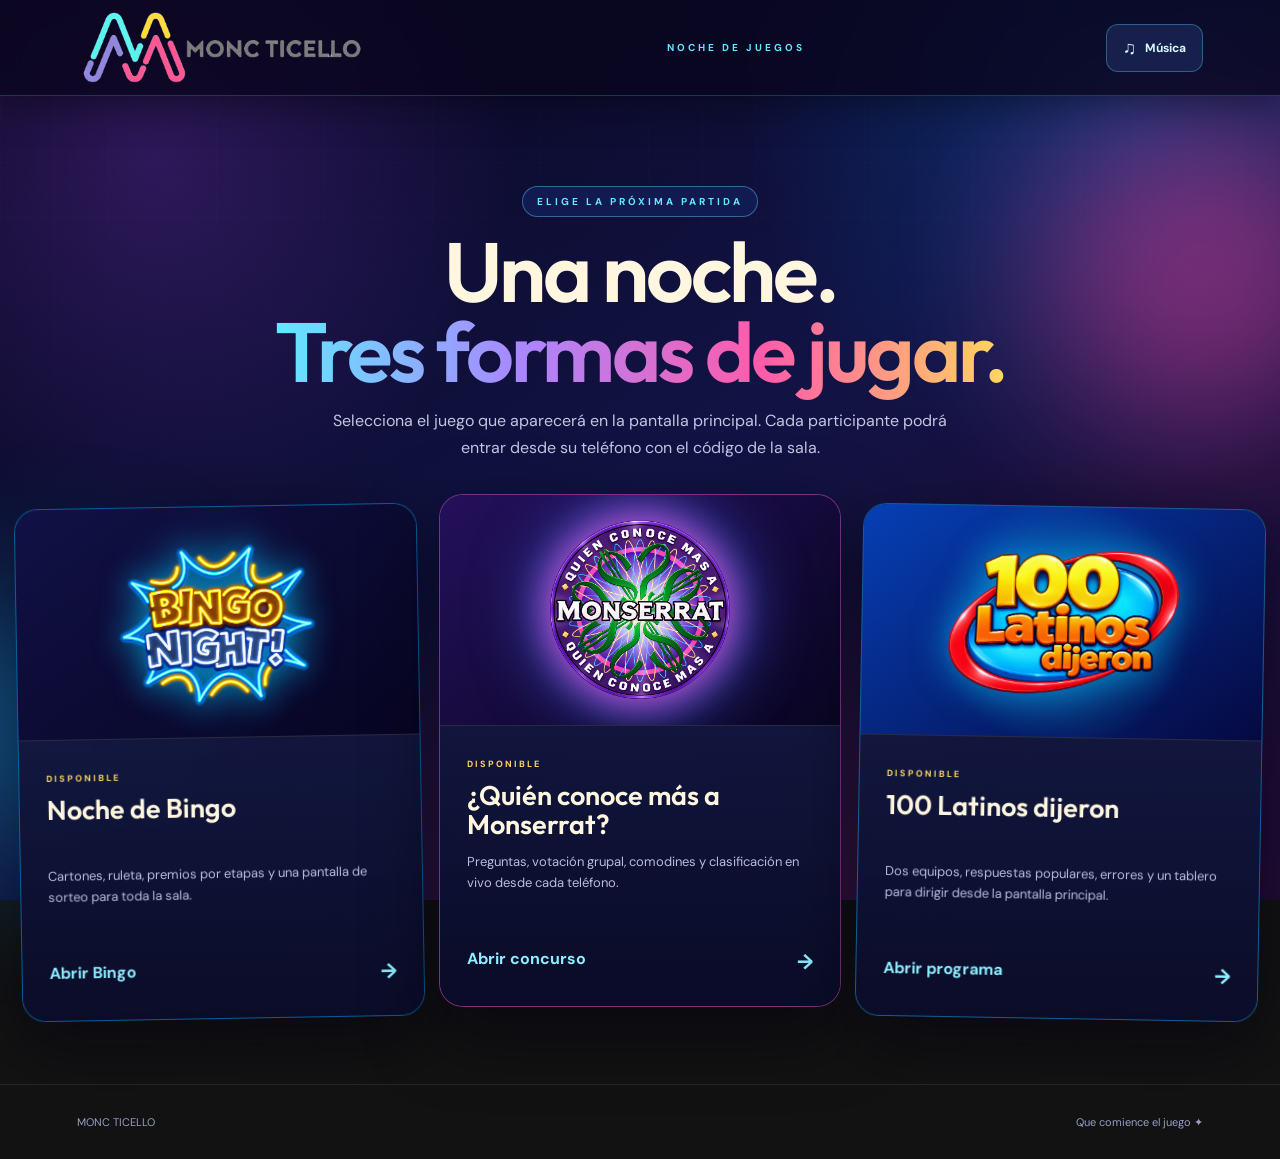
==== commit 3cf44ea2: "version 1.6" ====
--- a/index.html
+++ b/index.html
@@ -7,8 +7,26 @@
 </head>
 <body>
   <div class="ambient ambient-one"></div><div class="ambient ambient-two"></div>
-  <header><img src="Bingo/assets/monc-ticello-horizontal.png" alt="MONC TICELLO"><span>NOCHE DE JUEGOS</span><div class="lobby-audio" aria-label="Volumen de la música del lobby"><b aria-hidden="true">♫</b><input id="lobby-volume" type="range" min="0" max="100" value="25" aria-label="Volumen de la música"><output id="lobby-volume-value" for="lobby-volume">25%</output></div></header>
-  <audio id="lobby-music" preload="auto"></audio>
+  <header><img src="Bingo/assets/monc-ticello-horizontal.png" alt="MONC TICELLO"><span>NOCHE DE JUEGOS</span><div class="music-dock">
+    <button id="music-toggle" class="music-toggle" type="button" aria-expanded="false" aria-controls="music-player">&#9835; <span>Música</span></button>
+    <section id="music-player" class="music-player" aria-label="Reproductor de música del lobby" hidden>
+      <div class="player-heading"><span>MÚSICA DEL LOBBY</span><button id="music-close" type="button" aria-label="Cerrar reproductor">&times;</button></div>
+      <div class="player-record"><div id="music-vinyl" class="music-vinyl" aria-hidden="true"><div class="vinyl-label"><img id="music-cover" alt="" hidden><span id="music-cover-placeholder">MONC<br>&#9835;</span></div></div></div>
+      <div class="track-info" aria-live="polite"><strong id="music-title"></strong><p id="music-artist"></p></div>
+      <div class="track-progress">
+        <input id="music-progress" type="range" min="0" max="1000" value="0" step="1" aria-label="Posici&#243;n de la canci&#243;n">
+        <div class="track-times"><time id="music-current">0:00</time><time id="music-duration">0:00</time></div>
+      </div>
+      <div class="player-controls" role="group" aria-label="Controles de reproducci&#243;n">
+        <button id="music-previous" type="button" aria-label="Canci&#243;n anterior" title="Canci&#243;n anterior"><svg viewBox="0 0 24 24" aria-hidden="true" focusable="false"><path d="M6 5v14" fill="none" stroke="currentColor" stroke-width="2.5" stroke-linecap="round"/><path d="M19 5.5v13a.8.8 0 0 1-1.25.66l-9-6.5a.8.8 0 0 1 0-1.32l9-6.5A.8.8 0 0 1 19 5.5Z"/></svg></button>
+        <button id="music-play" class="play-button" type="button" aria-label="Reproducir" title="Reproducir"><svg class="icon-play" viewBox="0 0 24 24" aria-hidden="true" focusable="false"><path d="M8 4.8v14.4a1 1 0 0 0 1.52.85l11-7.2a1 1 0 0 0 0-1.7l-11-7.2A1 1 0 0 0 8 4.8Z"/></svg><svg class="icon-pause" viewBox="0 0 24 24" aria-hidden="true" focusable="false"><rect x="5" y="4" width="5" height="16" rx="1.5"/><rect x="14" y="4" width="5" height="16" rx="1.5"/></svg></button>
+        <button id="music-next" type="button" aria-label="Siguiente canci&#243;n" title="Siguiente canci&#243;n"><svg viewBox="0 0 24 24" aria-hidden="true" focusable="false"><path d="M18 5v14" fill="none" stroke="currentColor" stroke-width="2.5" stroke-linecap="round"/><path d="M5 5.5v13a.8.8 0 0 0 1.25.66l9-6.5a.8.8 0 0 0 0-1.32l-9-6.5A.8.8 0 0 0 5 5.5Z"/></svg></button>
+      </div>
+      <div class="lobby-audio" aria-label="Volumen de la música del lobby"><b aria-hidden="true">&#9835;</b><input id="lobby-volume" type="range" min="0" max="100" value="25" aria-label="Volumen de la música"><output id="lobby-volume-value" for="lobby-volume">25%</output></div>
+      <p id="music-status" class="music-status" role="status"></p>
+    </section>
+  </div></header>
+  <audio id="lobby-music" preload="auto" autoplay></audio>
   <main>
     <section class="hero"><span class="eyebrow">ELIGE LA PRÓXIMA PARTIDA</span><h1>Una noche.<br><em>Tres formas de jugar.</em></h1><p>Selecciona el juego que aparecerá en la pantalla principal. Cada participante podrá entrar desde su teléfono con el código de la sala.</p></section>
     <section class="games" aria-label="Juegos disponibles">
--- a/style.css
+++ b/style.css
@@ -18,3 +18,36 @@
 @media(max-width:900px){.game-card:nth-child(n){transform:none}.game-card:not(.soon):hover,.game-card:focus-visible{transform:translateY(-7px)}}
 .lobby-audio b{display:grid;place-items:center;width:28px;height:28px;color:var(--lobby-cyan);font-size:17px}.lobby-audio button{display:none}
 .lobby-audio{display:flex;align-items:center;gap:9px;padding:8px 11px;border:1px solid #65dcff55;border-radius:12px;background:#11183ddd;box-shadow:0 8px 25px #0005}.lobby-audio button{display:grid;place-items:center;width:32px;height:32px;padding:0;border:1px solid #68e4ff77;border-radius:8px;background:#172759;color:var(--lobby-cyan);font-weight:800;cursor:pointer}.lobby-audio input{--volume:25%;appearance:none;-webkit-appearance:none;width:110px;height:6px;border:0;border-radius:999px;background:linear-gradient(90deg,var(--lobby-cyan) 0 var(--volume),#525978 var(--volume) 100%);cursor:pointer}.lobby-audio input::-webkit-slider-thumb{-webkit-appearance:none;width:16px;height:16px;border:2px solid #eaffff;border-radius:50%;background:var(--lobby-cyan);box-shadow:0 0 12px #62e8ff}.lobby-audio input::-moz-range-thumb{width:13px;height:13px;border:2px solid #eaffff;border-radius:50%;background:var(--lobby-cyan)}.lobby-audio output{min-width:34px;color:#d8faff;font-size:11px;font-weight:700;font-variant-numeric:tabular-nums}@media(max-width:620px){.lobby-audio{gap:6px;padding:6px}.lobby-audio input{width:70px}.lobby-audio output{display:none}}
+/* Floating lobby turntable */
+header{position:relative;z-index:20}
+.music-dock{position:relative}
+.music-toggle,.music-player button{font:inherit;cursor:pointer;color:#d8faff;border:1px solid #65dcff55;background:#17204c;border-radius:12px}
+.music-toggle{display:flex;align-items:center;gap:9px;padding:11px 16px;font-size:18px}
+header .music-toggle span{display:inline;color:#d8faff;font-size:12px;letter-spacing:0}
+.music-player{position:absolute;top:calc(100% + 14px);right:0;width:300px;max-width:calc(100vw - 36px);max-height:calc(100dvh - 110px);overflow:auto;padding:18px;border:1px solid #8f83dd77;border-radius:22px;background:linear-gradient(145deg,#20234cf5,#120e2bfA);box-shadow:0 24px 70px #0009,0 0 35px #855bff22;backdrop-filter:blur(24px)}
+.player-heading{display:flex;align-items:center;justify-content:space-between}
+header .player-heading span{display:inline;font-size:9px;letter-spacing:2px;color:#b9bce1}
+.music-player .player-heading button{width:30px;height:30px;font-size:22px;background:transparent;border-color:transparent}
+.player-record{display:grid;place-items:center;padding:16px 0}
+.music-vinyl{display:grid;place-items:center;width:150px;height:150px;border-radius:50%;border:2px solid #46465b;background:repeating-radial-gradient(circle,#111119 0 2px,#272733 3px,#111119 4px);box-shadow:0 12px 25px #0008;animation:spin 8s linear infinite;animation-play-state:paused;position:relative}
+.music-vinyl::after{content:'';position:absolute;width:9px;height:9px;background:#111022;border:2px solid #bbb8d8;border-radius:50%}
+.music-vinyl.is-playing{animation-play-state:running}
+.vinyl-label{width:72px;height:72px;overflow:hidden;border-radius:50%;display:grid;place-items:center;background:linear-gradient(135deg,#60e6ff,#985fee 55%,#ff62ab)}
+header .vinyl-label span{display:block;text-align:center;font:700 13px/1.9 'Outfit',sans-serif;letter-spacing:2px;color:#fff}
+header .vinyl-label img{width:100%;height:100%;object-fit:cover;filter:none}
+.track-info{text-align:center}.track-info strong{font:600 19px 'Outfit',sans-serif}.track-info p{margin:5px 0;color:#b9bce1;font-size:12px}
+.track-progress{margin:17px 2px 3px}.track-progress input{--progress:0%;display:block;width:100%;height:5px;margin:0;appearance:none;-webkit-appearance:none;border:0;border-radius:999px;background:linear-gradient(90deg,#79e7ff 0 var(--progress),#4d5272 var(--progress) 100%);cursor:pointer}.track-progress input::-webkit-slider-thumb{-webkit-appearance:none;width:14px;height:14px;border:2px solid #fff;border-radius:50%;background:#79e7ff;box-shadow:0 0 10px #62e8ff99}.track-progress input::-moz-range-thumb{width:11px;height:11px;border:2px solid #fff;border-radius:50%;background:#79e7ff;box-shadow:0 0 10px #62e8ff99}.track-times{display:flex;justify-content:space-between;margin-top:7px;color:#9da5c7;font-size:10px;font-variant-numeric:tabular-nums}
+.player-controls{display:flex;justify-content:center;align-items:center;gap:22px;margin:20px 0 18px}
+.player-controls button{display:grid;place-items:center;width:44px;height:44px;padding:0;border-radius:50%;border:1px solid #a8b9ff26;background:#ffffff06;color:#cbd7f4;transition:transform .18s,background .18s,box-shadow .18s,border-color .18s;touch-action:manipulation}
+.player-controls svg{display:block;width:21px;height:21px;fill:currentColor;pointer-events:none}
+.player-controls .play-button{width:58px;height:58px;border:1px solid #c4f7ff;background:linear-gradient(145deg,#c1f8ff,#73d9f5);color:#111936;box-shadow:0 5px 18px #54d8ff30,inset 0 1px 0 #ffffffaa}
+.player-controls .play-button svg{width:25px;height:25px}.player-controls .icon-play{transform:translateX(-1px)}
+.player-controls .icon-pause,.player-controls .is-playing .icon-play{display:none}.player-controls .is-playing .icon-pause{display:block}
+.player-controls button:hover{background:#96bdff18;border-color:#a5dfff80;transform:translateY(-2px)}
+.player-controls .play-button:hover{background:linear-gradient(145deg,#dcfcff,#8ee6ff);box-shadow:0 7px 24px #54d8ff50}
+.player-controls button:active{transform:scale(.94)}
+.music-player .lobby-audio{margin-top:14px;box-shadow:none;background:transparent;border:0;padding:4px 0}
+.music-player .lobby-audio input{flex:1;min-width:0;width:100%}.music-player .lobby-audio output{display:block}
+.music-status{font-size:11px;line-height:1.5;color:#edc66f;margin:8px 0 0}.music-status:empty{display:none}
+.music-dock button:hover{filter:brightness(1.2)}.music-dock :focus-visible{outline:2px solid #8be9ff;outline-offset:4px}
+@media(max-width:620px){.music-toggle{padding:9px 12px}.music-player{top:calc(100% + 12px)}}
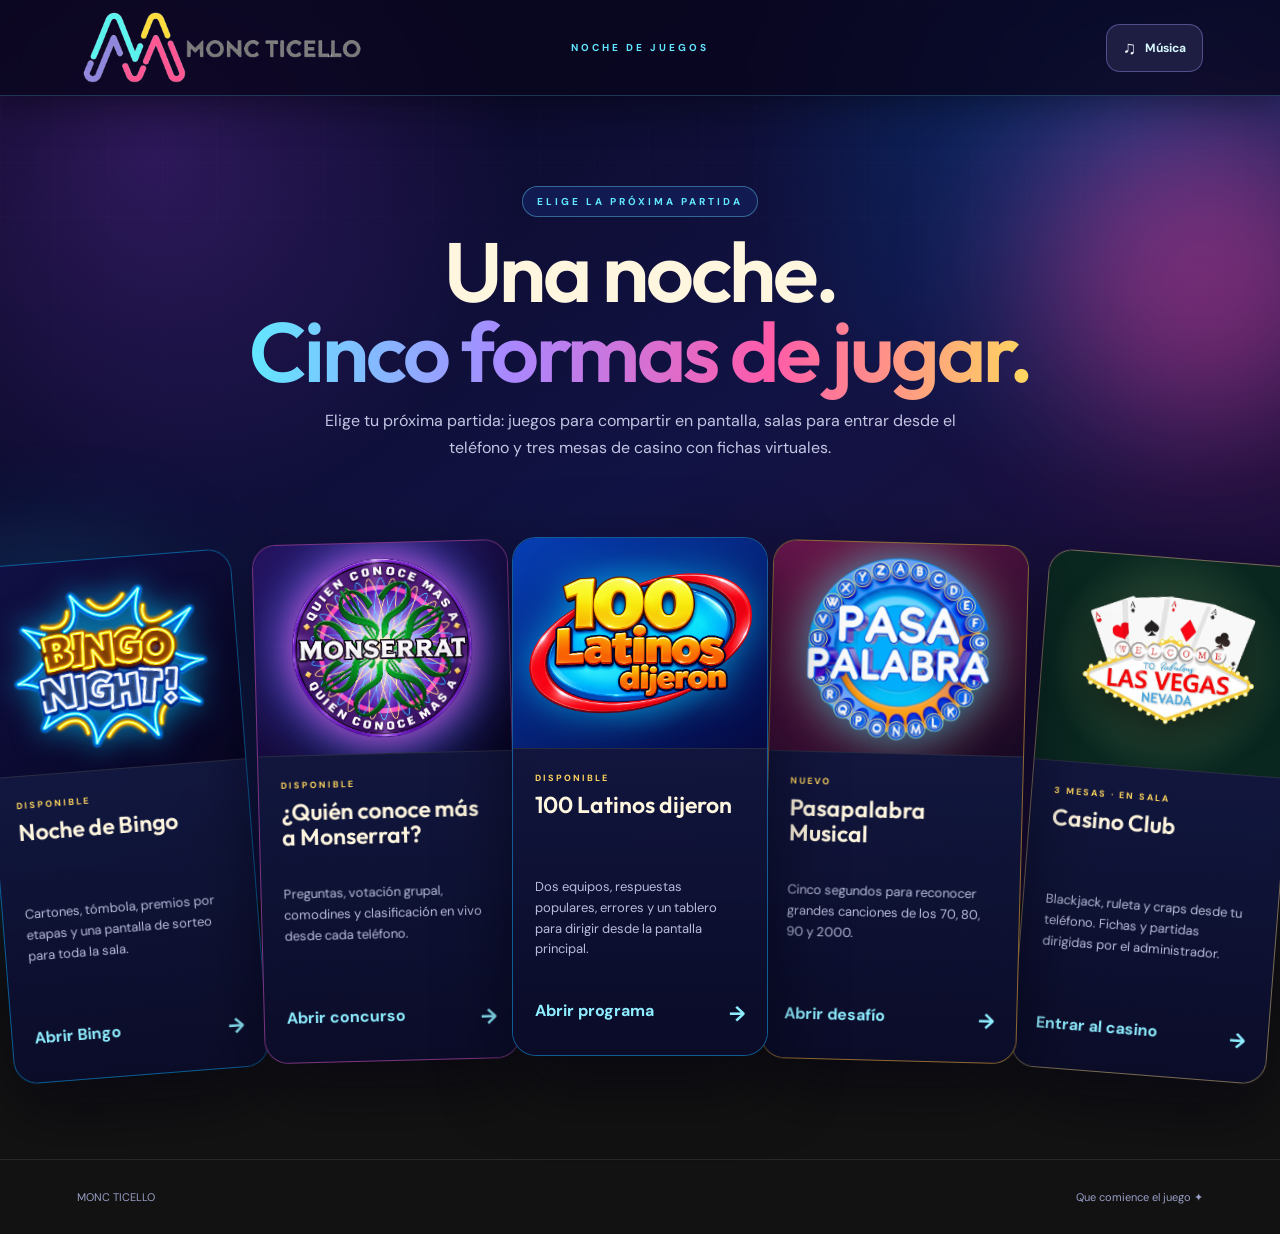
==== commit 7a0a84b5: "version 2.0" ====
--- a/index.html
+++ b/index.html
@@ -3,7 +3,8 @@
 <head>
   <meta charset="UTF-8"><meta name="viewport" content="width=device-width,initial-scale=1"><meta name="theme-color" content="#071b17">
   <title>MONC TICELLO | Noche de juegos</title>
-  <link rel="icon" href="Bingo/assets/favicon.png"><link rel="stylesheet" href="style.css"><script src="app.js" defer></script>
+  <link rel="icon" href="Bingo/assets/favicon.png"><link rel="stylesheet" href="style.css?v=lobby-header-2"><script src="app.js" defer></script>
+  <style>.pasapalabra-logo{display:block;width:min(265px,76%);height:205px;object-fit:contain;filter:drop-shadow(0 0 20px #15bfff99) drop-shadow(0 0 24px #ff9e2f55)}.casino-logo{display:block;width:min(285px,92%);height:205px;object-fit:contain;filter:drop-shadow(0 15px 18px #0008)}</style>
 </head>
 <body>
   <div class="ambient ambient-one"></div><div class="ambient ambient-two"></div>
@@ -28,11 +29,11 @@
   </div></header>
   <audio id="lobby-music" preload="auto" autoplay></audio>
   <main>
-    <section class="hero"><span class="eyebrow">ELIGE LA PRÓXIMA PARTIDA</span><h1>Una noche.<br><em>Tres formas de jugar.</em></h1><p>Selecciona el juego que aparecerá en la pantalla principal. Cada participante podrá entrar desde su teléfono con el código de la sala.</p></section>
+    <section class="hero"><span class="eyebrow">ELIGE LA PRÓXIMA PARTIDA</span><h1>Una noche.<br><em>Cinco formas de jugar.</em></h1><p>Elige tu próxima partida: juegos para compartir en pantalla, salas para entrar desde el teléfono y tres mesas de casino con fichas virtuales.</p></section>
     <section class="games" aria-label="Juegos disponibles">
       <a class="game-card bingo" href="Bingo/" data-game="bingo">
         <div class="card-art"><img class="bingo-logo" src="Bingo/assets/logo-bingo-night.png" alt="Bingo Night"></div>
-        <div class="card-copy"><span class="status">DISPONIBLE</span><h2>Noche de Bingo</h2><p>Cartones, ruleta, premios por etapas y una pantalla de sorteo para toda la sala.</p><span class="enter">Abrir Bingo <b>→</b></span></div>
+        <div class="card-copy"><span class="status">DISPONIBLE</span><h2>Noche de Bingo</h2><p>Cartones, tómbola, premios por etapas y una pantalla de sorteo para toda la sala.</p><span class="enter">Abrir Bingo <b>→</b></span></div>
       </a>
       <a class="game-card monserrat" href="QuienQuiereSerMillonario/" data-game="monserrat">
         <div class="card-art"><img class="monserrat-logo" src="QuienQuiereSerMillonario/assets/emblema-monserrat.png" alt="Emblema de ¿Quién conoce más a Monserrat?"></div>
@@ -42,6 +43,14 @@
         <div class="card-art"><img class="latinos-logo" src="100LatinosDijeron/assets/logo-100-latinos.png" alt="100 Latinos dijeron"></div>
         <div class="card-copy"><span class="status">DISPONIBLE</span><h2>100 Latinos dijeron</h2><p>Dos equipos, respuestas populares, errores y un tablero para dirigir desde la pantalla principal.</p><span class="enter">Abrir programa <b>→</b></span></div>
       </a>
+      <a class="game-card pasapalabra" href="PasapalabraMusical/" data-game="pasapalabra">
+        <div class="card-art"><img class="pasapalabra-logo" src="PasapalabraMusical/assets/logo-pasapalabra.png" alt="Pasapalabra"></div>
+        <div class="card-copy"><span class="status">NUEVO</span><h2>Pasapalabra Musical</h2><p>Cinco segundos para reconocer grandes canciones de los 70, 80, 90 y 2000.</p><span class="enter">Abrir desafío <b>→</b></span></div>
+      </a>
+      <a class="game-card casino-club" href="CasinoClub/" data-game="casino">
+        <div class="card-art"><img class="casino-logo" src="CasinoClub/assets/casino-club.png" alt="Bienvenidos a Casino Club"></div>
+        <div class="card-copy"><span class="status">3 MESAS · EN SALA</span><h2>Casino Club</h2><p>Blackjack, ruleta y craps desde tu teléfono. Fichas y partidas dirigidas por el administrador.</p><span class="enter">Entrar al casino <b>→</b></span></div>
+      </a>
     </section>
     <section id="code-resolver" class="resolver" hidden aria-live="polite"><div class="spinner"></div><div><strong>Buscando tu sala…</strong><p id="resolver-message">Estamos identificando el juego del código.</p></div></section>
   </main>
--- a/style.css
+++ b/style.css
@@ -14,6 +14,9 @@
 .monserrat{border-color:#d651c488}.monserrat .card-art{background:radial-gradient(circle,#a432995d 0,transparent 53%),linear-gradient(145deg,#24105b,#080522)}
 .soon{border-color:#ff786355}.soon .card-art{background:radial-gradient(circle,#ff6c6c55,transparent 60%),linear-gradient(145deg,#401a42,#160923)}
 .latinos{border-color:#159eea88}.latinos .card-art{background:radial-gradient(circle,#0cccf575 0,transparent 55%),linear-gradient(145deg,#063fb5,#050941)}.latinos-logo{display:block;width:235px;height:205px;object-fit:contain;filter:drop-shadow(0 0 18px #00baf1aa)}
+.pasapalabra{border-color:#ffb42f88}.pasapalabra .card-art{background:radial-gradient(circle,#ffb52f66 0,transparent 52%),linear-gradient(145deg,#6b174f,#160923)}.music-rosco{position:relative;width:166px;height:166px;border:13px dotted #ffd75e;border-radius:50%;display:grid;place-items:center;box-shadow:0 0 32px #ff9e2f99,inset 0 0 30px #d52f8c77}.music-rosco b{font-size:57px;color:#8eedff;text-shadow:0 0 16px #54d8ff}.music-rosco span{position:absolute;width:31px;height:31px;display:grid;place-items:center;border:2px solid #fff;border-radius:50%;background:#e43d80;font:700 15px 'Outfit'}.music-rosco span:nth-child(1){top:-10px}.music-rosco span:nth-child(2){right:-10px;bottom:16px}.music-rosco span:nth-child(3){left:-10px;bottom:16px}
+.games{grid-template-columns:repeat(2,1fr)}
+@media(max-width:620px){.games{grid-template-columns:1fr}}
 footer{border-top-color:#ffffff18;color:#999fc7}.ambient{opacity:.45}.ambient-one{background:#ff3f9d}.ambient-two{background:#18c9ff}
 @media(max-width:900px){.game-card:nth-child(n){transform:none}.game-card:not(.soon):hover,.game-card:focus-visible{transform:translateY(-7px)}}
 .lobby-audio b{display:grid;place-items:center;width:28px;height:28px;color:var(--lobby-cyan);font-size:17px}.lobby-audio button{display:none}
@@ -51,3 +54,35 @@
 .music-status{font-size:11px;line-height:1.5;color:#edc66f;margin:8px 0 0}.music-status:empty{display:none}
 .music-dock button:hover{filter:brightness(1.2)}.music-dock :focus-visible{outline:2px solid #8be9ff;outline-offset:4px}
 @media(max-width:620px){.music-toggle{padding:9px 12px}.music-player{top:calc(100% + 12px)}}
+
+/* Lobby game deck */
+.games{grid-template-columns:repeat(5,minmax(0,1fr));gap:0;align-items:stretch;padding:34px 8px 100px;perspective:1400px}
+.game-card{display:flex;min-height:510px;flex-direction:column;margin:0 -5px;transform-origin:50% 115%;isolation:isolate}
+.game-card:nth-child(1){z-index:1;transform:translateY(16px) rotate(-4.5deg)}
+.game-card:nth-child(2){z-index:2;transform:translateY(2px) rotate(-1.5deg)}
+.game-card:nth-child(3){z-index:3;transform:translateY(-3px)}
+.game-card:nth-child(4){z-index:2;transform:translateY(2px) rotate(1.5deg)}
+.game-card:nth-child(5){z-index:1;transform:translateY(16px) rotate(4.5deg)}
+.game-card .card-art img{max-width:90%;object-fit:contain}
+.casino-club{border-color:#d2b76e88}.casino-club .card-art{background:radial-gradient(circle,#446447,#09271f 72%)}.casino-emblem{display:grid;place-items:center;width:150px;height:160px;border:2px solid #e1c17a;border-radius:65px 65px 18px 18px;box-shadow:inset 0 0 0 5px #1b382c,0 0 30px #d2b76e33;color:#edcc86;align-content:center}.casino-emblem b{font-size:57px;line-height:1.1}.casino-emblem strong{font:700 26px 'Outfit';letter-spacing:2px}.casino-emblem span{font-size:9px;letter-spacing:3px;margin-top:6px}
+.game-card .card-art{height:210px;flex:0 0 210px}
+.game-card .card-copy{display:flex;flex:1;flex-direction:column;padding:23px 22px 27px}
+.game-card .card-copy h2{min-height:62px;font-size:clamp(21px,1.8vw,27px)}
+.game-card .card-copy p{min-height:105px;margin-bottom:0}
+.game-card .enter{margin-top:auto;padding-top:18px}
+.game-card:not(.soon):hover,.game-card:focus-visible{z-index:8;transform:translateY(-22px) rotate(0) scale(1.035)}
+@media(max-width:1100px){.games{grid-template-columns:repeat(2,minmax(0,1fr));gap:20px;padding-inline:0}.game-card:nth-child(n){min-height:0;margin:0;transform:none}.game-card .card-copy p{min-height:76px}.game-card:not(.soon):hover,.game-card:focus-visible{transform:translateY(-8px)}}
+@media(max-width:620px){.games{grid-template-columns:1fr;gap:18px}.game-card .card-art{height:190px;flex-basis:190px}.game-card .card-copy h2,.game-card .card-copy p{min-height:auto}}
+
+/* Lobby header: centered title and a player that always opens into the viewport. */
+header{display:grid;grid-template-columns:minmax(190px,1fr) auto minmax(190px,1fr);column-gap:24px}
+header>img{justify-self:start}
+header>span{justify-self:center;white-space:nowrap}
+header .music-dock{position:relative;right:auto;bottom:auto;z-index:150;justify-self:end}
+header .music-toggle{min-height:46px;border-radius:14px;background:#202044f2;border-color:#8a7dd580;color:#f7f6ff;font-weight:600}
+header .music-player{top:calc(100% + 12px);right:0;bottom:auto;max-height:calc(100dvh - 126px)}
+.player-controls button{min-width:46px;min-height:46px;transition:transform .18s,box-shadow .18s}
+.player-controls .play-button{min-width:60px;min-height:60px}
+.player-controls button:hover{transform:translateY(-2px)}
+.player-controls button:active{transform:scale(.94)}
+@media(max-width:620px){header{display:grid;grid-template-columns:1fr auto;column-gap:10px}header>span{display:none}header .music-player{position:fixed;top:88px;right:12px;bottom:auto;max-height:calc(100dvh - 102px)}}
